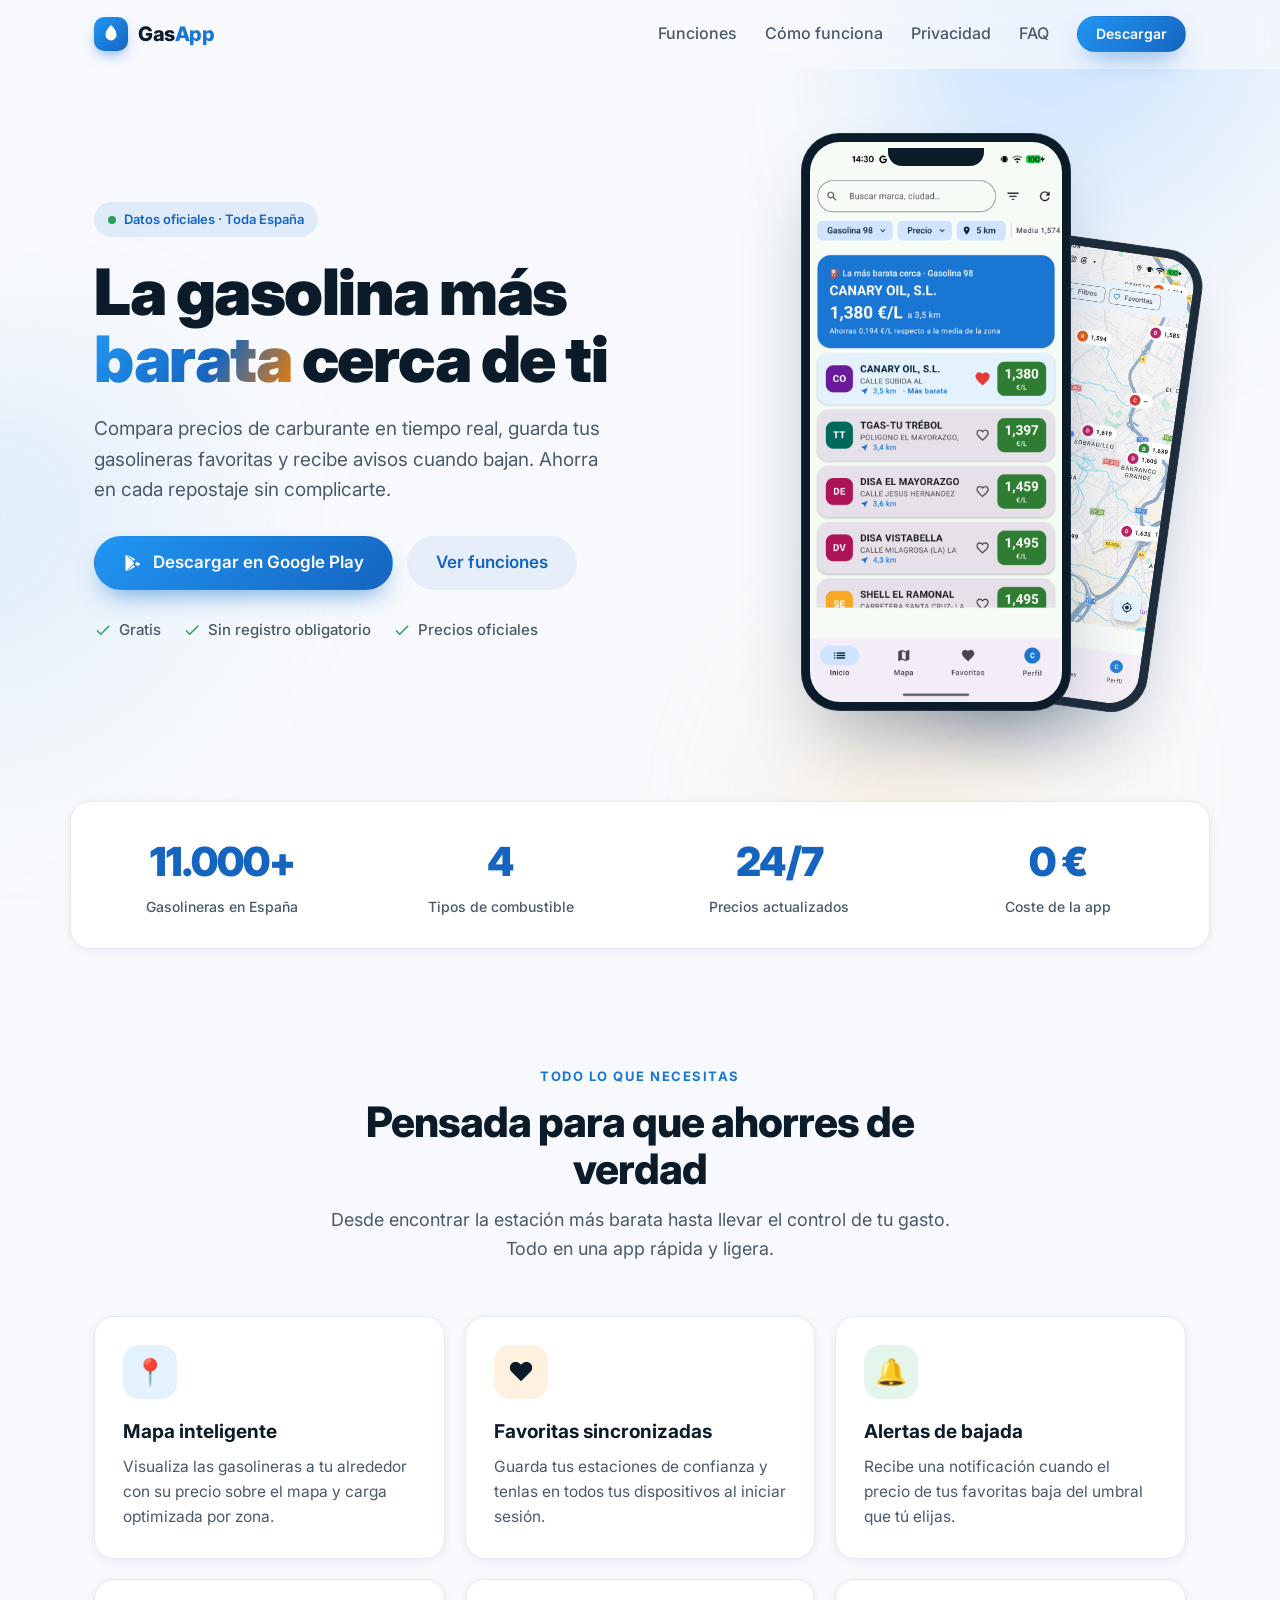
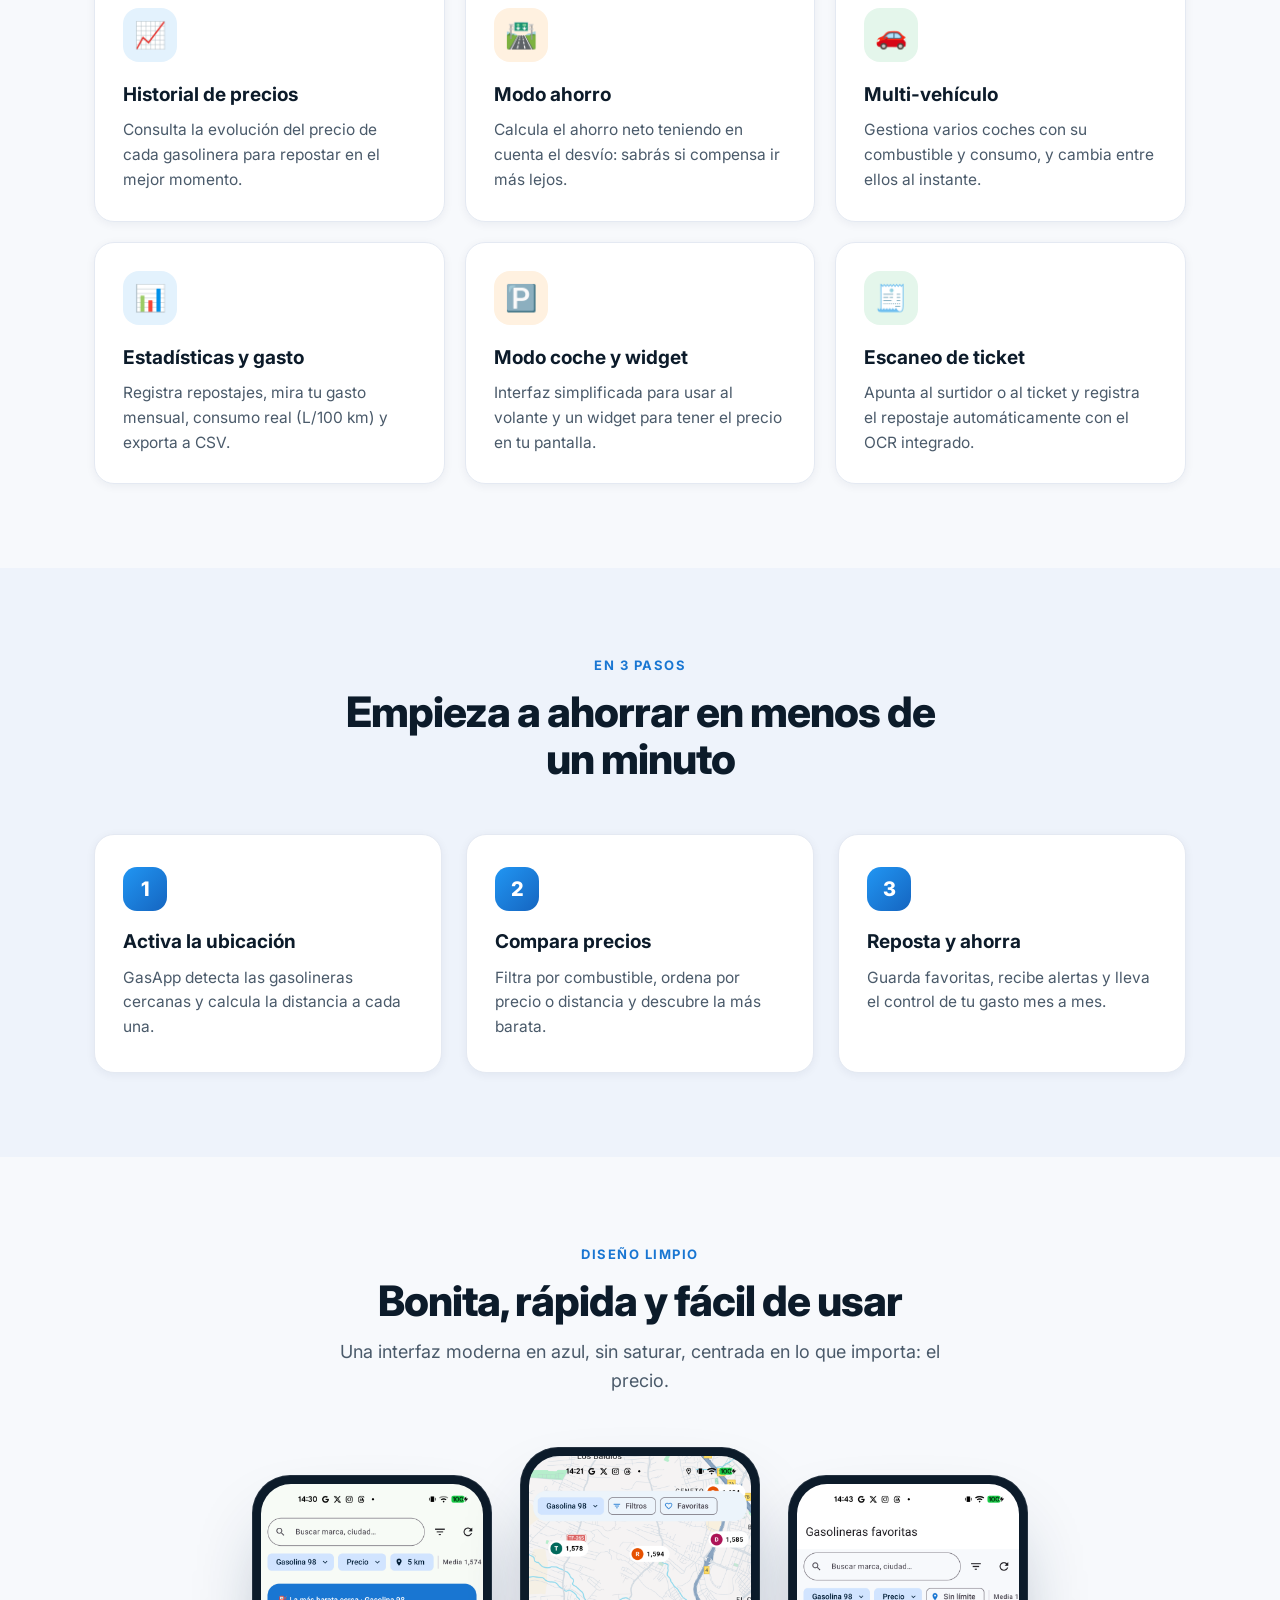
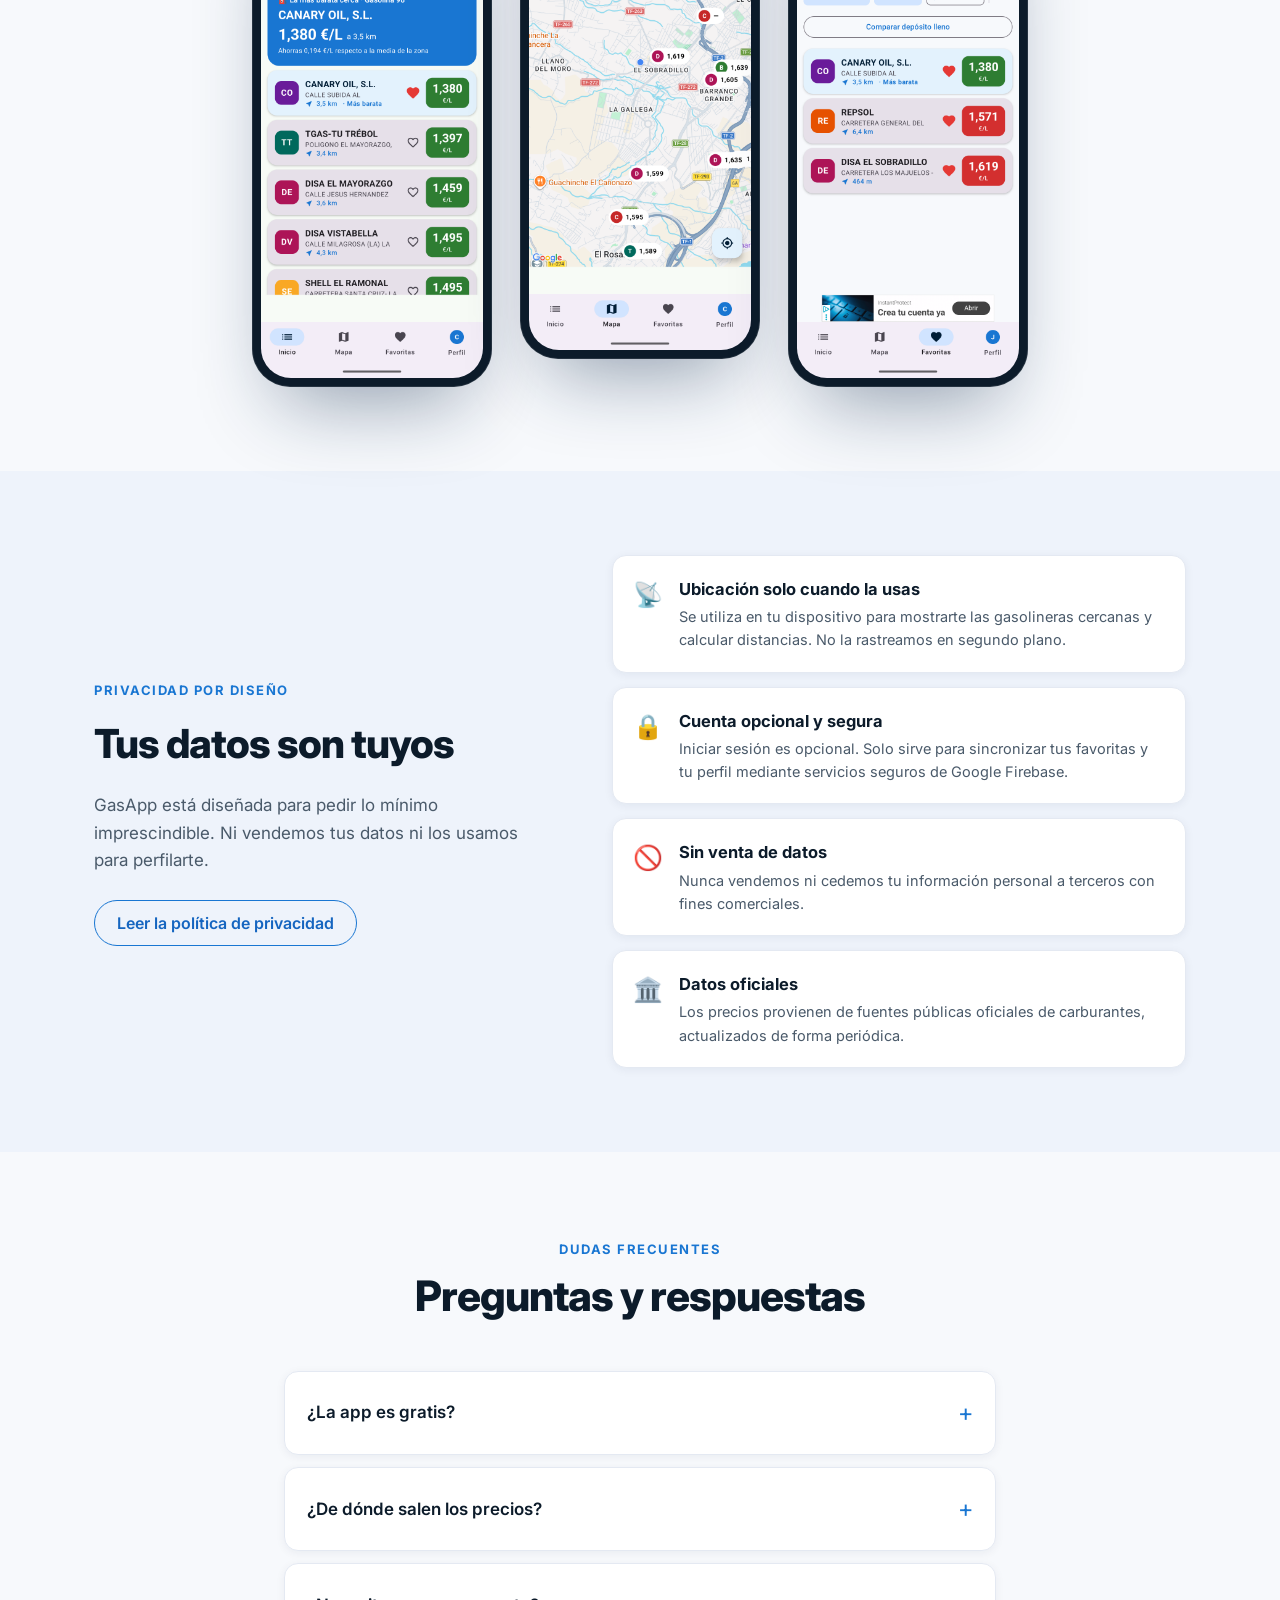
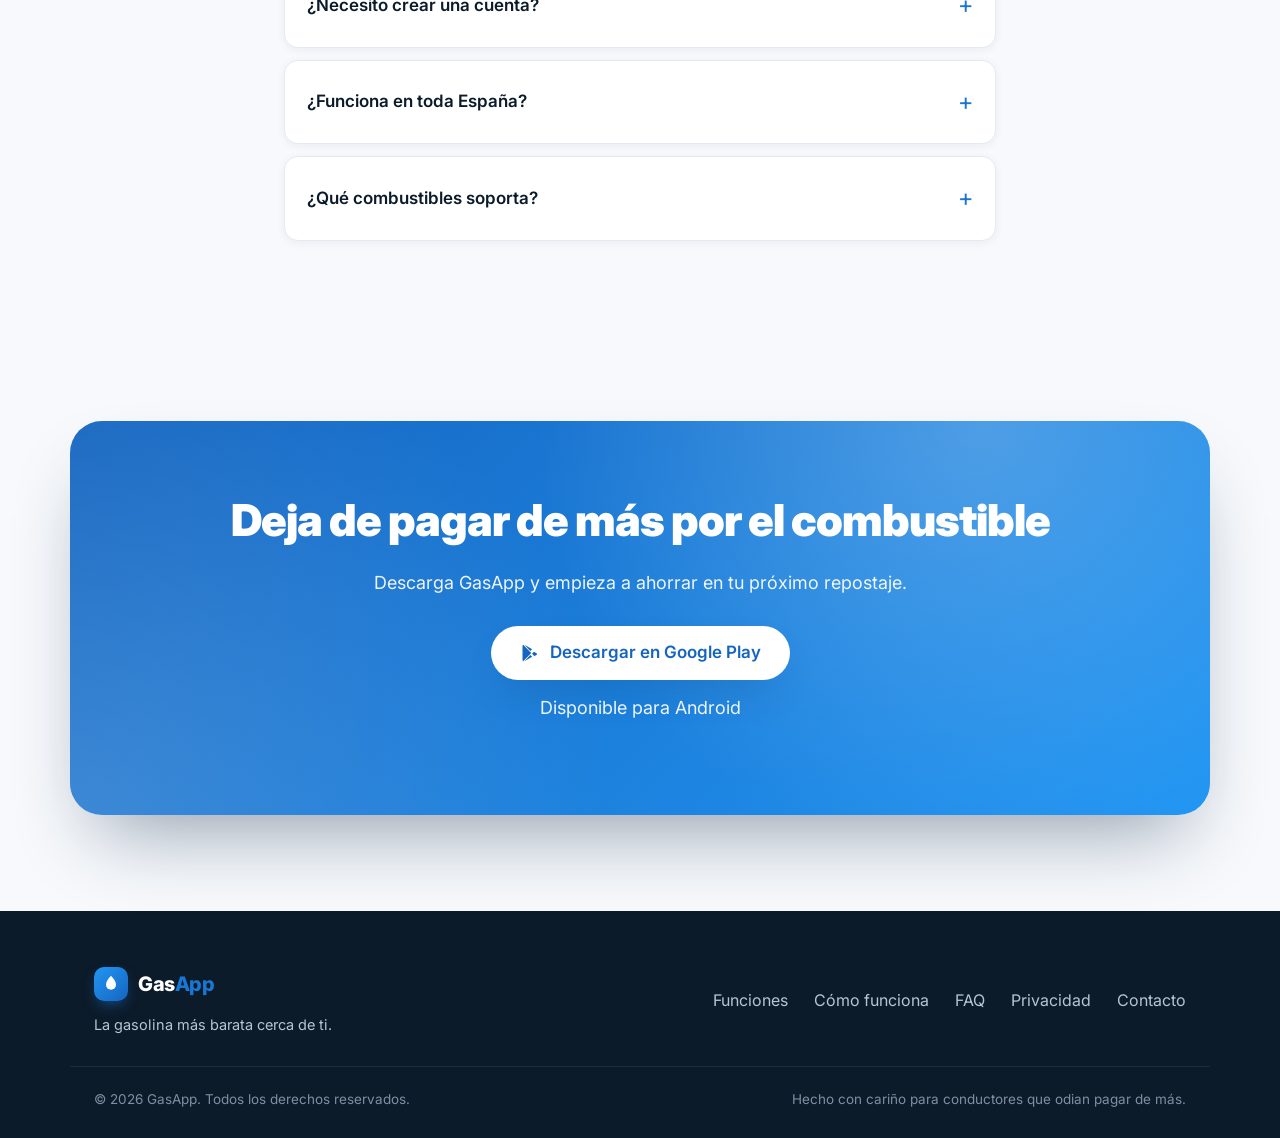
==== landing/index.html @ fc633852 "feat(landing): landing page moderna para GasApp (lista para IONOS) - Sitio estatico (HTML/CSS/JS) co" ====
<!DOCTYPE html>
<html lang="es">
<head>
  <meta charset="UTF-8" />
  <meta name="viewport" content="width=device-width, initial-scale=1.0" />
  <title>GasApp · Encuentra la gasolina más barata cerca de ti</title>
  <meta name="description" content="GasApp te muestra las gasolineras más baratas de España con datos oficiales en tiempo real. Mapa, favoritas, alertas de bajada de precio, historial y estadísticas de ahorro. Gratis." />
  <meta name="theme-color" content="#1976D2" />

  <!-- Open Graph -->
  <meta property="og:type" content="website" />
  <meta property="og:title" content="GasApp · La gasolina más barata cerca de ti" />
  <meta property="og:description" content="Compara precios de carburante en tiempo real con datos oficiales y ahorra en cada repostaje." />
  <meta property="og:image" content="assets/screen-inicio.png" />

  <link rel="icon" href="assets/favicon.svg" type="image/svg+xml" />
  <link rel="preconnect" href="https://fonts.googleapis.com" />
  <link rel="preconnect" href="https://fonts.gstatic.com" crossorigin />
  <link href="https://fonts.googleapis.com/css2?family=Inter:wght@400;500;600;700;800;900&display=swap" rel="stylesheet" />
  <link rel="stylesheet" href="styles.css" />
</head>
<body>

  <!-- Fondo decorativo animado -->
  <div class="bg-decor" aria-hidden="true">
    <span class="blob blob-1"></span>
    <span class="blob blob-2"></span>
    <span class="blob blob-3"></span>
  </div>

  <!-- ───────── NAV ───────── -->
  <header class="nav" id="nav">
    <div class="container nav-inner">
      <a href="#hero" class="brand" aria-label="GasApp inicio">
        <span class="brand-mark">
          <svg viewBox="0 0 24 24" width="22" height="22" aria-hidden="true">
            <path d="M12 2C8 6 6 9.5 6 13a6 6 0 0 0 12 0c0-3.5-2-7-6-11z" fill="currentColor"/>
          </svg>
        </span>
        <span class="brand-name">Gas<span>App</span></span>
      </a>

      <nav class="nav-links" aria-label="Principal">
        <a href="#features">Funciones</a>
        <a href="#how">Cómo funciona</a>
        <a href="#privacy">Privacidad</a>
        <a href="#faq">FAQ</a>
      </nav>

      <a href="#download" class="btn btn-primary btn-sm nav-cta">Descargar</a>
      <button class="nav-toggle" id="navToggle" aria-label="Abrir menú">
        <span></span><span></span><span></span>
      </button>
    </div>
  </header>

  <!-- ───────── HERO ───────── -->
  <section class="hero" id="hero">
    <div class="container hero-grid">
      <div class="hero-copy reveal">
        <span class="pill"><span class="dot"></span> Datos oficiales · Toda España</span>
        <h1>La gasolina más <span class="grad">barata</span> cerca de ti</h1>
        <p class="lead">
          Compara precios de carburante en tiempo real, guarda tus gasolineras
          favoritas y recibe avisos cuando bajan. Ahorra en cada repostaje sin
          complicarte.
        </p>
        <div class="hero-cta">
          <a href="#download" class="btn btn-primary btn-lg">
            <svg viewBox="0 0 24 24" width="20" height="20" aria-hidden="true"><path fill="currentColor" d="M3 20.5v-17c0-.6.3-1.1.8-1.4L13.5 12l-9.7 9.9c-.5-.3-.8-.8-.8-1.4zM16.8 15.3l-2.4-2.4 2.4-2.4 3 1.7c.8.5.8 1.6 0 2.1l-3 1.7zM5.3 2.1l9.3 5.4-2.2 2.2L5.3 2.1zM12.4 14.3l2.2 2.2-9.3 5.4 7.1-7.6z"/></svg>
            Descargar en Google Play
          </a>
          <a href="#features" class="btn btn-ghost btn-lg">Ver funciones</a>
        </div>
        <ul class="hero-points">
          <li><svg viewBox="0 0 24 24" width="18" height="18"><path fill="currentColor" d="M9 16.2 4.8 12l-1.4 1.4L9 19 21 7l-1.4-1.4z"/></svg> Gratis</li>
          <li><svg viewBox="0 0 24 24" width="18" height="18"><path fill="currentColor" d="M9 16.2 4.8 12l-1.4 1.4L9 19 21 7l-1.4-1.4z"/></svg> Sin registro obligatorio</li>
          <li><svg viewBox="0 0 24 24" width="18" height="18"><path fill="currentColor" d="M9 16.2 4.8 12l-1.4 1.4L9 19 21 7l-1.4-1.4z"/></svg> Precios oficiales</li>
        </ul>
      </div>

      <div class="hero-phone reveal" data-delay="120">
        <div class="phone phone-float">
          <div class="phone-notch"></div>
          <img src="assets/screen-inicio.png" alt="Pantalla de inicio de GasApp con la lista de gasolineras y precios" loading="eager" />
        </div>
        <div class="phone phone-back">
          <img src="assets/screen-mapa.png" alt="Mapa de gasolineras de GasApp" loading="lazy" />
        </div>
      </div>
    </div>
  </section>

  <!-- ───────── STATS ───────── -->
  <section class="stats">
    <div class="container stats-grid">
      <div class="stat reveal">
        <strong data-count="11000" data-suffix="+">0</strong>
        <span>Gasolineras en España</span>
      </div>
      <div class="stat reveal" data-delay="80">
        <strong data-count="4">0</strong>
        <span>Tipos de combustible</span>
      </div>
      <div class="stat reveal" data-delay="160">
        <strong data-count="24" data-suffix="/7">0</strong>
        <span>Precios actualizados</span>
      </div>
      <div class="stat reveal" data-delay="240">
        <strong>0&nbsp;€</strong>
        <span>Coste de la app</span>
      </div>
    </div>
  </section>

  <!-- ───────── FEATURES ───────── -->
  <section class="section" id="features">
    <div class="container">
      <div class="section-head reveal">
        <span class="kicker">Todo lo que necesitas</span>
        <h2>Pensada para que ahorres de verdad</h2>
        <p>Desde encontrar la estación más barata hasta llevar el control de tu gasto. Todo en una app rápida y ligera.</p>
      </div>

      <div class="cards">
        <article class="card reveal">
          <div class="ic ic-blue">📍</div>
          <h3>Mapa inteligente</h3>
          <p>Visualiza las gasolineras a tu alrededor con su precio sobre el mapa y carga optimizada por zona.</p>
        </article>
        <article class="card reveal" data-delay="60">
          <div class="ic ic-orange">❤️</div>
          <h3>Favoritas sincronizadas</h3>
          <p>Guarda tus estaciones de confianza y tenlas en todos tus dispositivos al iniciar sesión.</p>
        </article>
        <article class="card reveal" data-delay="120">
          <div class="ic ic-green">🔔</div>
          <h3>Alertas de bajada</h3>
          <p>Recibe una notificación cuando el precio de tus favoritas baja del umbral que tú elijas.</p>
        </article>
        <article class="card reveal">
          <div class="ic ic-blue">📈</div>
          <h3>Historial de precios</h3>
          <p>Consulta la evolución del precio de cada gasolinera para repostar en el mejor momento.</p>
        </article>
        <article class="card reveal" data-delay="60">
          <div class="ic ic-orange">🛣️</div>
          <h3>Modo ahorro</h3>
          <p>Calcula el ahorro neto teniendo en cuenta el desvío: sabrás si compensa ir más lejos.</p>
        </article>
        <article class="card reveal" data-delay="120">
          <div class="ic ic-green">🚗</div>
          <h3>Multi-vehículo</h3>
          <p>Gestiona varios coches con su combustible y consumo, y cambia entre ellos al instante.</p>
        </article>
        <article class="card reveal">
          <div class="ic ic-blue">📊</div>
          <h3>Estadísticas y gasto</h3>
          <p>Registra repostajes, mira tu gasto mensual, consumo real (L/100 km) y exporta a CSV.</p>
        </article>
        <article class="card reveal" data-delay="60">
          <div class="ic ic-orange">🅿️</div>
          <h3>Modo coche y widget</h3>
          <p>Interfaz simplificada para usar al volante y un widget para tener el precio en tu pantalla.</p>
        </article>
        <article class="card reveal" data-delay="120">
          <div class="ic ic-green">🧾</div>
          <h3>Escaneo de ticket</h3>
          <p>Apunta al surtidor o al ticket y registra el repostaje automáticamente con el OCR integrado.</p>
        </article>
      </div>
    </div>
  </section>

  <!-- ───────── HOW IT WORKS ───────── -->
  <section class="section section-alt" id="how">
    <div class="container">
      <div class="section-head reveal">
        <span class="kicker">En 3 pasos</span>
        <h2>Empieza a ahorrar en menos de un minuto</h2>
      </div>
      <div class="steps">
        <div class="step reveal">
          <span class="step-num">1</span>
          <h3>Activa la ubicación</h3>
          <p>GasApp detecta las gasolineras cercanas y calcula la distancia a cada una.</p>
        </div>
        <div class="step reveal" data-delay="80">
          <span class="step-num">2</span>
          <h3>Compara precios</h3>
          <p>Filtra por combustible, ordena por precio o distancia y descubre la más barata.</p>
        </div>
        <div class="step reveal" data-delay="160">
          <span class="step-num">3</span>
          <h3>Reposta y ahorra</h3>
          <p>Guarda favoritas, recibe alertas y lleva el control de tu gasto mes a mes.</p>
        </div>
      </div>
    </div>
  </section>

  <!-- ───────── SHOWCASE ───────── -->
  <section class="section showcase">
    <div class="container">
      <div class="section-head reveal">
        <span class="kicker">Diseño limpio</span>
        <h2>Bonita, rápida y fácil de usar</h2>
        <p>Una interfaz moderna en azul, sin saturar, centrada en lo que importa: el precio.</p>
      </div>
      <div class="gallery">
        <div class="phone reveal"><img src="assets/screen-inicio.png" alt="Lista de gasolineras con precios" loading="lazy" /></div>
        <div class="phone reveal phone-raise" data-delay="100"><img src="assets/screen-mapa.png" alt="Mapa con precios por gasolinera" loading="lazy" /></div>
        <div class="phone reveal" data-delay="200"><img src="assets/screen-favoritas.png" alt="Gasolineras favoritas" loading="lazy" /></div>
      </div>
    </div>
  </section>

  <!-- ───────── PRIVACY ───────── -->
  <section class="section section-alt" id="privacy">
    <div class="container privacy-grid">
      <div class="reveal">
        <span class="kicker">Privacidad por diseño</span>
        <h2>Tus datos son tuyos</h2>
        <p class="lead-sm">
          GasApp está diseñada para pedir lo mínimo imprescindible. Ni vendemos
          tus datos ni los usamos para perfilarte.
        </p>
        <a href="privacy.html" class="btn btn-outline">Leer la política de privacidad</a>
      </div>
      <ul class="privacy-list">
        <li class="reveal">
          <span class="pic">📡</span>
          <div><h4>Ubicación solo cuando la usas</h4><p>Se utiliza en tu dispositivo para mostrarte las gasolineras cercanas y calcular distancias. No la rastreamos en segundo plano.</p></div>
        </li>
        <li class="reveal" data-delay="60">
          <span class="pic">🔒</span>
          <div><h4>Cuenta opcional y segura</h4><p>Iniciar sesión es opcional. Solo sirve para sincronizar tus favoritas y tu perfil mediante servicios seguros de Google Firebase.</p></div>
        </li>
        <li class="reveal" data-delay="120">
          <span class="pic">🚫</span>
          <div><h4>Sin venta de datos</h4><p>Nunca vendemos ni cedemos tu información personal a terceros con fines comerciales.</p></div>
        </li>
        <li class="reveal" data-delay="180">
          <span class="pic">🏛️</span>
          <div><h4>Datos oficiales</h4><p>Los precios provienen de fuentes públicas oficiales de carburantes, actualizados de forma periódica.</p></div>
        </li>
      </ul>
    </div>
  </section>

  <!-- ───────── FAQ ───────── -->
  <section class="section" id="faq">
    <div class="container container-narrow">
      <div class="section-head reveal">
        <span class="kicker">Dudas frecuentes</span>
        <h2>Preguntas y respuestas</h2>
      </div>
      <div class="faq">
        <details class="reveal">
          <summary>¿La app es gratis?</summary>
          <p>Sí. GasApp es gratuita y se financia con publicidad discreta. Si lo prefieres, puedes quitar los anuncios con una pequeña compra única.</p>
        </details>
        <details class="reveal">
          <summary>¿De dónde salen los precios?</summary>
          <p>De fuentes oficiales públicas de precios de carburante en España, que se actualizan periódicamente a lo largo del día.</p>
        </details>
        <details class="reveal">
          <summary>¿Necesito crear una cuenta?</summary>
          <p>No. Puedes usar la app sin registro. La cuenta solo es necesaria si quieres sincronizar tus favoritas entre dispositivos.</p>
        </details>
        <details class="reveal">
          <summary>¿Funciona en toda España?</summary>
          <p>Sí, incluye gasolineras de toda la península, Baleares y Canarias.</p>
        </details>
        <details class="reveal">
          <summary>¿Qué combustibles soporta?</summary>
          <p>Gasolina 95, Gasolina 98, Diésel y Diésel Premium.</p>
        </details>
      </div>
    </div>
  </section>

  <!-- ───────── DOWNLOAD CTA ───────── -->
  <section class="cta-final" id="download">
    <div class="container cta-inner reveal">
      <h2>Deja de pagar de más por el combustible</h2>
      <p>Descarga GasApp y empieza a ahorrar en tu próximo repostaje.</p>
      <a href="#" class="btn btn-light btn-lg">
        <svg viewBox="0 0 24 24" width="20" height="20" aria-hidden="true"><path fill="currentColor" d="M3 20.5v-17c0-.6.3-1.1.8-1.4L13.5 12l-9.7 9.9c-.5-.3-.8-.8-.8-1.4zM16.8 15.3l-2.4-2.4 2.4-2.4 3 1.7c.8.5.8 1.6 0 2.1l-3 1.7zM5.3 2.1l9.3 5.4-2.2 2.2L5.3 2.1zM12.4 14.3l2.2 2.2-9.3 5.4 7.1-7.6z"/></svg>
        Descargar en Google Play
      </a>
      <p class="cta-note">Disponible para Android</p>
    </div>
  </section>

  <!-- ───────── FOOTER ───────── -->
  <footer class="footer">
    <div class="container footer-grid">
      <div>
        <a href="#hero" class="brand brand-foot">
          <span class="brand-mark">
            <svg viewBox="0 0 24 24" width="20" height="20" aria-hidden="true"><path d="M12 2C8 6 6 9.5 6 13a6 6 0 0 0 12 0c0-3.5-2-7-6-11z" fill="currentColor"/></svg>
          </span>
          <span class="brand-name">Gas<span>App</span></span>
        </a>
        <p class="foot-tag">La gasolina más barata cerca de ti.</p>
      </div>
      <nav class="foot-links" aria-label="Pie">
        <a href="#features">Funciones</a>
        <a href="#how">Cómo funciona</a>
        <a href="#faq">FAQ</a>
        <a href="privacy.html">Privacidad</a>
        <a href="mailto:contacto@josedanielchinea.com">Contacto</a>
      </nav>
    </div>
    <div class="container foot-bottom">
      <span>© <span id="year">2026</span> GasApp. Todos los derechos reservados.</span>
      <span class="foot-mini">Hecho con cariño para conductores que odian pagar de más.</span>
    </div>
  </footer>

  <script src="script.js" defer></script>
</body>
</html>
---- landing/styles.css ----
/* ============================================================
   GasApp — Landing
   Paleta azul corporativa · diseño moderno y limpio
   ============================================================ */

:root {
  --blue:        #1976D2;
  --blue-600:    #1565C0;
  --blue-400:    #2196F3;
  --blue-300:    #64B5F6;
  --orange:      #F57C00;
  --green:       #2E9E5B;
  --red:         #E53935;

  --ink:         #0C1B2A;   /* texto principal */
  --ink-soft:    #4A5A6A;   /* texto secundario */
  --line:        #E4E9F2;
  --bg:          #F7F9FC;
  --bg-soft:     #EEF3FB;
  --white:       #FFFFFF;

  --radius:      20px;
  --radius-sm:   14px;
  --shadow-sm:   0 2px 10px rgba(16, 42, 76, .06);
  --shadow:      0 18px 40px -16px rgba(16, 42, 76, .28);
  --shadow-lg:   0 40px 80px -28px rgba(16, 42, 76, .45);
  --maxw:        1140px;
  --ease:        cubic-bezier(.22, 1, .36, 1);
}

* { box-sizing: border-box; margin: 0; padding: 0; }

html { scroll-behavior: smooth; }

body {
  font-family: 'Inter', -apple-system, BlinkMacSystemFont, 'Segoe UI', Roboto, sans-serif;
  color: var(--ink);
  background: var(--bg);
  line-height: 1.6;
  -webkit-font-smoothing: antialiased;
  overflow-x: hidden;
}

img { max-width: 100%; display: block; }
a { color: inherit; text-decoration: none; }

.container {
  width: 100%;
  max-width: var(--maxw);
  margin: 0 auto;
  padding: 0 24px;
}
.container-narrow { max-width: 760px; }

/* ───────── Fondo decorativo ───────── */
.bg-decor { position: fixed; inset: 0; z-index: -1; overflow: hidden; }
.blob {
  position: absolute;
  border-radius: 50%;
  filter: blur(70px);
  opacity: .5;
  animation: float 18s var(--ease) infinite alternate;
}
.blob-1 { width: 520px; height: 520px; top: -160px; right: -120px;
  background: radial-gradient(circle at 30% 30%, #8EC5FF, transparent 70%); }
.blob-2 { width: 460px; height: 460px; top: 40%; left: -180px;
  background: radial-gradient(circle at 30% 30%, #BBDEFB, transparent 70%); animation-delay: -6s; }
.blob-3 { width: 380px; height: 380px; bottom: -120px; right: 10%;
  background: radial-gradient(circle at 30% 30%, #FFD8A8, transparent 70%); opacity: .35; animation-delay: -12s; }

@keyframes float {
  0%   { transform: translate(0,0) scale(1); }
  100% { transform: translate(30px,40px) scale(1.12); }
}

/* ───────── Botones ───────── */
.btn {
  display: inline-flex; align-items: center; justify-content: center; gap: 10px;
  font-weight: 600; font-size: 16px; line-height: 1;
  padding: 14px 22px; border-radius: 999px; border: 1.5px solid transparent;
  cursor: pointer; transition: transform .2s var(--ease), box-shadow .25s var(--ease), background .2s;
  white-space: nowrap;
}
.btn:active { transform: translateY(1px) scale(.99); }
.btn-sm  { padding: 10px 18px; font-size: 14px; }
.btn-lg  { padding: 16px 28px; font-size: 17px; }

.btn-primary {
  color: #fff;
  background: linear-gradient(135deg, var(--blue-400), var(--blue-600));
  box-shadow: 0 12px 26px -10px rgba(25, 118, 210, .7);
}
.btn-primary:hover { transform: translateY(-2px); box-shadow: 0 18px 34px -10px rgba(25, 118, 210, .8); }

.btn-ghost  { color: var(--blue-600); background: rgba(25,118,210,.08); }
.btn-ghost:hover { background: rgba(25,118,210,.15); transform: translateY(-2px); }

.btn-outline { color: var(--blue-600); border-color: var(--blue); background: transparent; }
.btn-outline:hover { background: var(--blue); color:#fff; transform: translateY(-2px); }

.btn-light { color: var(--blue-600); background: #fff; box-shadow: var(--shadow); }
.btn-light:hover { transform: translateY(-2px); box-shadow: var(--shadow-lg); }

/* ───────── NAV ───────── */
.nav {
  position: sticky; top: 0; z-index: 50;
  backdrop-filter: blur(14px);
  background: rgba(247, 249, 252, .72);
  border-bottom: 1px solid transparent;
  transition: background .3s, border-color .3s, box-shadow .3s;
}
.nav.scrolled { background: rgba(255,255,255,.85); border-color: var(--line); box-shadow: var(--shadow-sm); }
.nav-inner { display: flex; align-items: center; gap: 20px; height: 68px; }

.brand { display: flex; align-items: center; gap: 10px; font-weight: 800; font-size: 20px; letter-spacing: -.5px; }
.brand-mark {
  display: grid; place-items: center; width: 34px; height: 34px; border-radius: 10px; color: #fff;
  background: linear-gradient(135deg, var(--blue-400), var(--blue-600));
  box-shadow: 0 6px 14px -4px rgba(25,118,210,.6);
}
.brand-name span { color: var(--blue); }

.nav-links { display: flex; gap: 28px; margin-left: auto; font-weight: 500; color: var(--ink-soft); }
.nav-links a { position: relative; transition: color .2s; }
.nav-links a::after { content:''; position:absolute; left:0; bottom:-6px; height:2px; width:0; background: var(--blue); transition: width .25s var(--ease); }
.nav-links a:hover { color: var(--ink); }
.nav-links a:hover::after { width: 100%; }
.nav-cta { margin-left: 8px; }

.nav-toggle { display: none; flex-direction: column; gap: 5px; background: none; border: 0; cursor: pointer; padding: 8px; margin-left: auto; }
.nav-toggle span { width: 24px; height: 2.5px; background: var(--ink); border-radius: 2px; transition: .3s var(--ease); }

/* ───────── HERO ───────── */
.hero { padding: 64px 0 80px; }
.hero-grid { display: grid; grid-template-columns: 1.05fr .95fr; gap: 40px; align-items: center; }

.pill {
  display: inline-flex; align-items: center; gap: 8px;
  font-size: 13px; font-weight: 600; color: var(--blue-600);
  background: rgba(25,118,210,.1); padding: 7px 14px; border-radius: 999px; margin-bottom: 22px;
}
.pill .dot { width: 8px; height: 8px; border-radius: 50%; background: var(--green); box-shadow: 0 0 0 0 rgba(46,158,91,.6); animation: pulse 2s infinite; }
@keyframes pulse { 0%{box-shadow:0 0 0 0 rgba(46,158,91,.55);} 70%{box-shadow:0 0 0 10px rgba(46,158,91,0);} 100%{box-shadow:0 0 0 0 rgba(46,158,91,0);} }

.hero h1 { font-size: clamp(38px, 6vw, 64px); line-height: 1.04; letter-spacing: -1.5px; font-weight: 900; }
.grad { background: linear-gradient(120deg, var(--blue-400), var(--blue-600) 60%, var(--orange)); -webkit-background-clip: text; background-clip: text; color: transparent; }
.lead { font-size: 19px; color: var(--ink-soft); margin: 22px 0 30px; max-width: 520px; }
.lead-sm { font-size: 17px; color: var(--ink-soft); margin: 16px 0 26px; max-width: 460px; }

.hero-cta { display: flex; gap: 14px; flex-wrap: wrap; }
.hero-points { display: flex; gap: 22px; flex-wrap: wrap; list-style: none; margin-top: 28px; color: var(--ink-soft); font-weight: 500; font-size: 15px; }
.hero-points li { display: flex; align-items: center; gap: 7px; }
.hero-points svg { color: var(--green); }

/* Teléfonos */
.hero-phone { position: relative; display: grid; place-items: center; min-height: 540px; }
.phone {
  position: relative; width: 270px; border-radius: 38px; overflow: hidden;
  background: #0c1b2a; padding: 8px;
  box-shadow: var(--shadow-lg);
  border: 1px solid rgba(255,255,255,.1);
}
.phone img { border-radius: 30px; }
.phone-notch { position: absolute; top: 14px; left: 50%; transform: translateX(-50%); width: 96px; height: 18px; background: #0c1b2a; border-radius: 0 0 14px 14px; z-index: 2; }

.hero-phone .phone-float { z-index: 2; animation: bob 6s ease-in-out infinite; }
.hero-phone .phone-back {
  position: absolute; width: 220px; right: 2%; top: 18%;
  transform: rotate(8deg); opacity: .92; z-index: 1; filter: saturate(1.05);
  animation: bob 6s ease-in-out infinite reverse;
}
@keyframes bob { 0%,100%{ transform: translateY(0) } 50%{ transform: translateY(-16px) } }
.hero-phone .phone-back { animation-name: bobBack; }
@keyframes bobBack { 0%,100%{ transform: rotate(8deg) translateY(0) } 50%{ transform: rotate(8deg) translateY(-12px) } }

/* ───────── STATS ───────── */
.stats { padding: 10px 0 30px; }
.stats-grid {
  display: grid; grid-template-columns: repeat(4,1fr); gap: 16px;
  background: var(--white); border: 1px solid var(--line); border-radius: var(--radius);
  padding: 28px 20px; box-shadow: var(--shadow-sm);
}
.stat { text-align: center; }
.stat strong { display: block; font-size: clamp(28px, 4vw, 40px); font-weight: 900; letter-spacing: -1px; color: var(--blue-600); }
.stat span { color: var(--ink-soft); font-size: 14px; font-weight: 500; }

/* ───────── Secciones ───────── */
.section { padding: 84px 0; }
.section-alt { background: var(--bg-soft); }
.section-head { text-align: center; max-width: 640px; margin: 0 auto 52px; }
.kicker { display: inline-block; font-size: 13px; font-weight: 700; letter-spacing: 1.5px; text-transform: uppercase; color: var(--blue); margin-bottom: 12px; }
.section-head h2 { font-size: clamp(28px, 4vw, 42px); letter-spacing: -1px; line-height: 1.12; font-weight: 800; }
.section-head p { color: var(--ink-soft); font-size: 18px; margin-top: 14px; }

/* ───────── Cards (features) ───────── */
.cards { display: grid; grid-template-columns: repeat(3,1fr); gap: 20px; }
.card {
  background: var(--white); border: 1px solid var(--line); border-radius: var(--radius);
  padding: 28px; box-shadow: var(--shadow-sm);
  transition: transform .3s var(--ease), box-shadow .3s var(--ease), border-color .3s;
}
.card:hover { transform: translateY(-6px); box-shadow: var(--shadow); border-color: rgba(25,118,210,.25); }
.ic { width: 54px; height: 54px; border-radius: 16px; display: grid; place-items: center; font-size: 26px; margin-bottom: 18px; }
.ic-blue   { background: #E3F2FD; }
.ic-orange { background: #FFF1E0; }
.ic-green  { background: #E4F6EB; }
.card h3 { font-size: 19px; margin-bottom: 8px; }
.card p { color: var(--ink-soft); font-size: 15.5px; }

/* ───────── Steps ───────── */
.steps { display: grid; grid-template-columns: repeat(3,1fr); gap: 24px; }
.step {
  background: var(--white); border: 1px solid var(--line); border-radius: var(--radius);
  padding: 32px 28px; position: relative; box-shadow: var(--shadow-sm);
}
.step-num {
  display: grid; place-items: center; width: 44px; height: 44px; border-radius: 14px;
  font-weight: 800; font-size: 20px; color: #fff; margin-bottom: 16px;
  background: linear-gradient(135deg, var(--blue-400), var(--blue-600));
}
.step h3 { font-size: 19px; margin-bottom: 8px; }
.step p { color: var(--ink-soft); font-size: 15.5px; }

/* ───────── Showcase ───────── */
.showcase .gallery { display: flex; justify-content: center; align-items: flex-end; gap: 28px; flex-wrap: wrap; }
.gallery .phone { width: 240px; }
.gallery .phone-raise { margin-bottom: 28px; transform: scale(1.06); }

/* ───────── Privacy ───────── */
.privacy-grid { display: grid; grid-template-columns: .9fr 1.1fr; gap: 48px; align-items: center; }
.privacy-grid h2 { font-size: clamp(28px, 4vw, 40px); letter-spacing: -1px; font-weight: 800; }
.privacy-list { list-style: none; display: grid; gap: 14px; }
.privacy-list li {
  display: flex; gap: 16px; align-items: flex-start;
  background: var(--white); border: 1px solid var(--line); border-radius: var(--radius-sm);
  padding: 20px; box-shadow: var(--shadow-sm); transition: transform .25s var(--ease);
}
.privacy-list li:hover { transform: translateX(4px); }
.privacy-list .pic { font-size: 24px; flex-shrink: 0; }
.privacy-list h4 { font-size: 16.5px; margin-bottom: 3px; }
.privacy-list p { color: var(--ink-soft); font-size: 14.5px; }

/* ───────── FAQ ───────── */
.faq { display: grid; gap: 12px; }
.faq details {
  background: var(--white); border: 1px solid var(--line); border-radius: var(--radius-sm);
  padding: 4px 22px; box-shadow: var(--shadow-sm); transition: box-shadow .25s;
}
.faq details[open] { box-shadow: var(--shadow); }
.faq summary {
  list-style: none; cursor: pointer; font-weight: 600; font-size: 17px;
  padding: 18px 0; display: flex; justify-content: space-between; align-items: center; gap: 16px;
}
.faq summary::-webkit-details-marker { display: none; }
.faq summary::after { content: '+'; font-size: 24px; font-weight: 400; color: var(--blue); transition: transform .3s var(--ease); }
.faq details[open] summary::after { transform: rotate(45deg); }
.faq details p { color: var(--ink-soft); padding: 0 0 20px; font-size: 15.5px; animation: fadeUp .4s var(--ease); }

/* ───────── CTA final ───────── */
.cta-final { padding: 96px 0; }
.cta-inner {
  text-align: center; color: #fff; border-radius: 32px; padding: 64px 32px;
  background: linear-gradient(135deg, var(--blue-600), var(--blue-400));
  box-shadow: var(--shadow-lg); position: relative; overflow: hidden;
}
.cta-inner::before {
  content:''; position:absolute; inset:0;
  background: radial-gradient(circle at 80% 0%, rgba(255,255,255,.22), transparent 45%),
              radial-gradient(circle at 0% 100%, rgba(255,255,255,.16), transparent 45%);
}
.cta-inner > * { position: relative; }
.cta-inner h2 { font-size: clamp(28px, 4vw, 44px); letter-spacing: -1px; font-weight: 900; }
.cta-inner p { font-size: 18px; opacity: .92; margin: 14px 0 28px; }
.cta-note { font-size: 14px; opacity: .8; margin-top: 16px; }

/* ───────── Footer ───────── */
.footer { background: #0C1B2A; color: #B7C4D4; padding: 56px 0 28px; }
.footer-grid { display: flex; justify-content: space-between; gap: 30px; flex-wrap: wrap; padding-bottom: 30px; border-bottom: 1px solid rgba(255,255,255,.08); }
.brand-foot { color: #fff; }
.foot-tag { margin-top: 12px; font-size: 14.5px; max-width: 280px; }
.foot-links { display: flex; gap: 26px; flex-wrap: wrap; align-items: center; }
.foot-links a { transition: color .2s; }
.foot-links a:hover { color: #fff; }
.foot-bottom { display: flex; justify-content: space-between; gap: 12px; flex-wrap: wrap; padding-top: 22px; font-size: 13.5px; color: #7E8FA3; }

/* ───────── Animaciones de scroll ───────── */
.reveal { opacity: 0; transform: translateY(28px); transition: opacity .7s var(--ease), transform .7s var(--ease); }
.reveal.in { opacity: 1; transform: none; }
@keyframes fadeUp { from { opacity: 0; transform: translateY(8px); } to { opacity: 1; transform: none; } }

@media (prefers-reduced-motion: reduce) {
  .reveal { opacity: 1 !important; transform: none !important; transition: none; }
  .blob, .phone-float, .phone-back, .pill .dot { animation: none !important; }
  html { scroll-behavior: auto; }
}

/* ───────── Responsive ───────── */
@media (max-width: 900px) {
  .hero-grid { grid-template-columns: 1fr; text-align: center; }
  .hero-copy { order: 1; }
  .hero-phone { order: 2; min-height: 480px; margin-top: 10px; }
  .hero-cta, .hero-points { justify-content: center; }
  .lead, .lead-sm { margin-left: auto; margin-right: auto; }
  .cards { grid-template-columns: repeat(2,1fr); }
  .steps { grid-template-columns: 1fr; }
  .privacy-grid { grid-template-columns: 1fr; gap: 28px; }
  .stats-grid { grid-template-columns: repeat(2,1fr); gap: 24px 16px; }

  .nav-links, .nav-cta { display: none; }
  .nav-toggle { display: flex; }
  .nav.open .nav-links {
    display: flex; position: absolute; top: 68px; left: 0; right: 0; flex-direction: column;
    background: #fff; padding: 18px 24px; gap: 18px; border-bottom: 1px solid var(--line); box-shadow: var(--shadow);
  }
  .nav.open .nav-toggle span:nth-child(1) { transform: translateY(7.5px) rotate(45deg); }
  .nav.open .nav-toggle span:nth-child(2) { opacity: 0; }
  .nav.open .nav-toggle span:nth-child(3) { transform: translateY(-7.5px) rotate(-45deg); }
}

@media (max-width: 560px) {
  .cards { grid-template-columns: 1fr; }
  .hero { padding: 40px 0 56px; }
  .section { padding: 64px 0; }
  .cta-inner { padding: 48px 22px; }
  .gallery .phone { width: 200px; }
  .gallery .phone-raise { margin-bottom: 0; transform: none; }
}
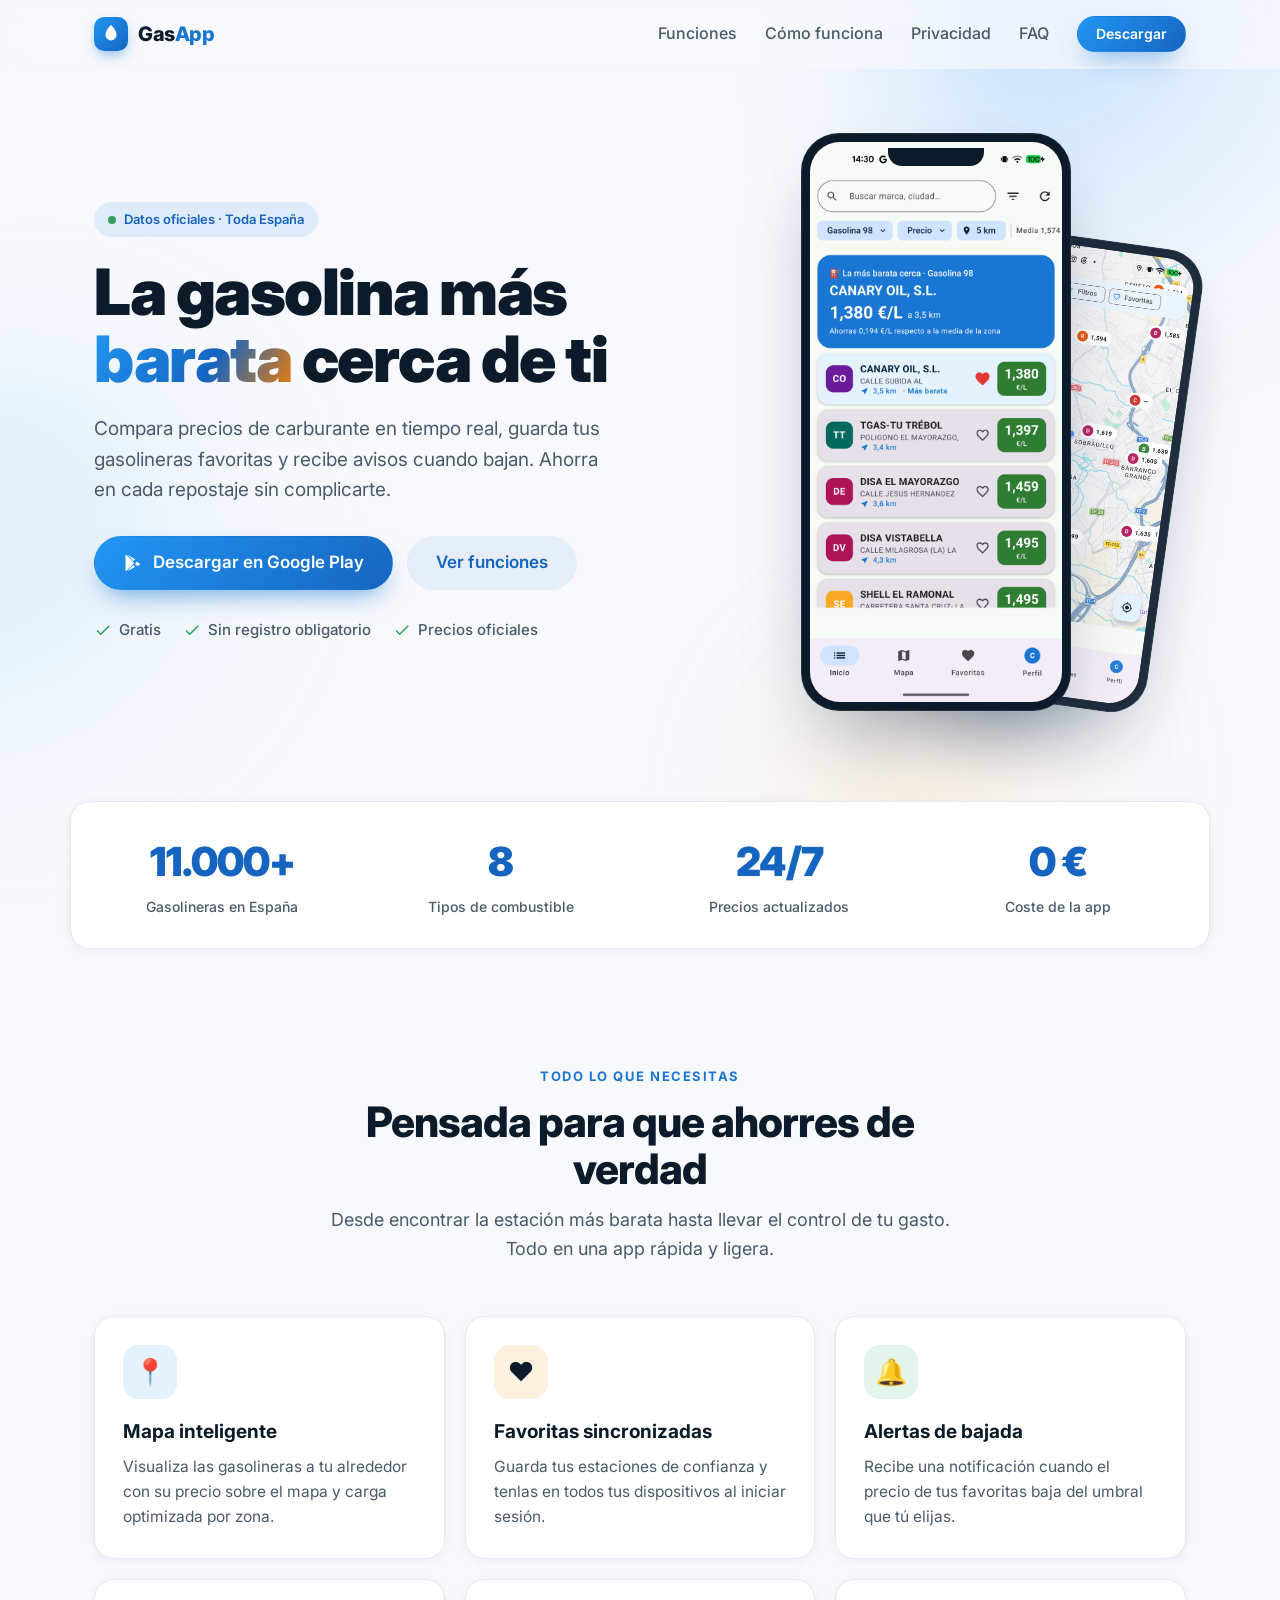
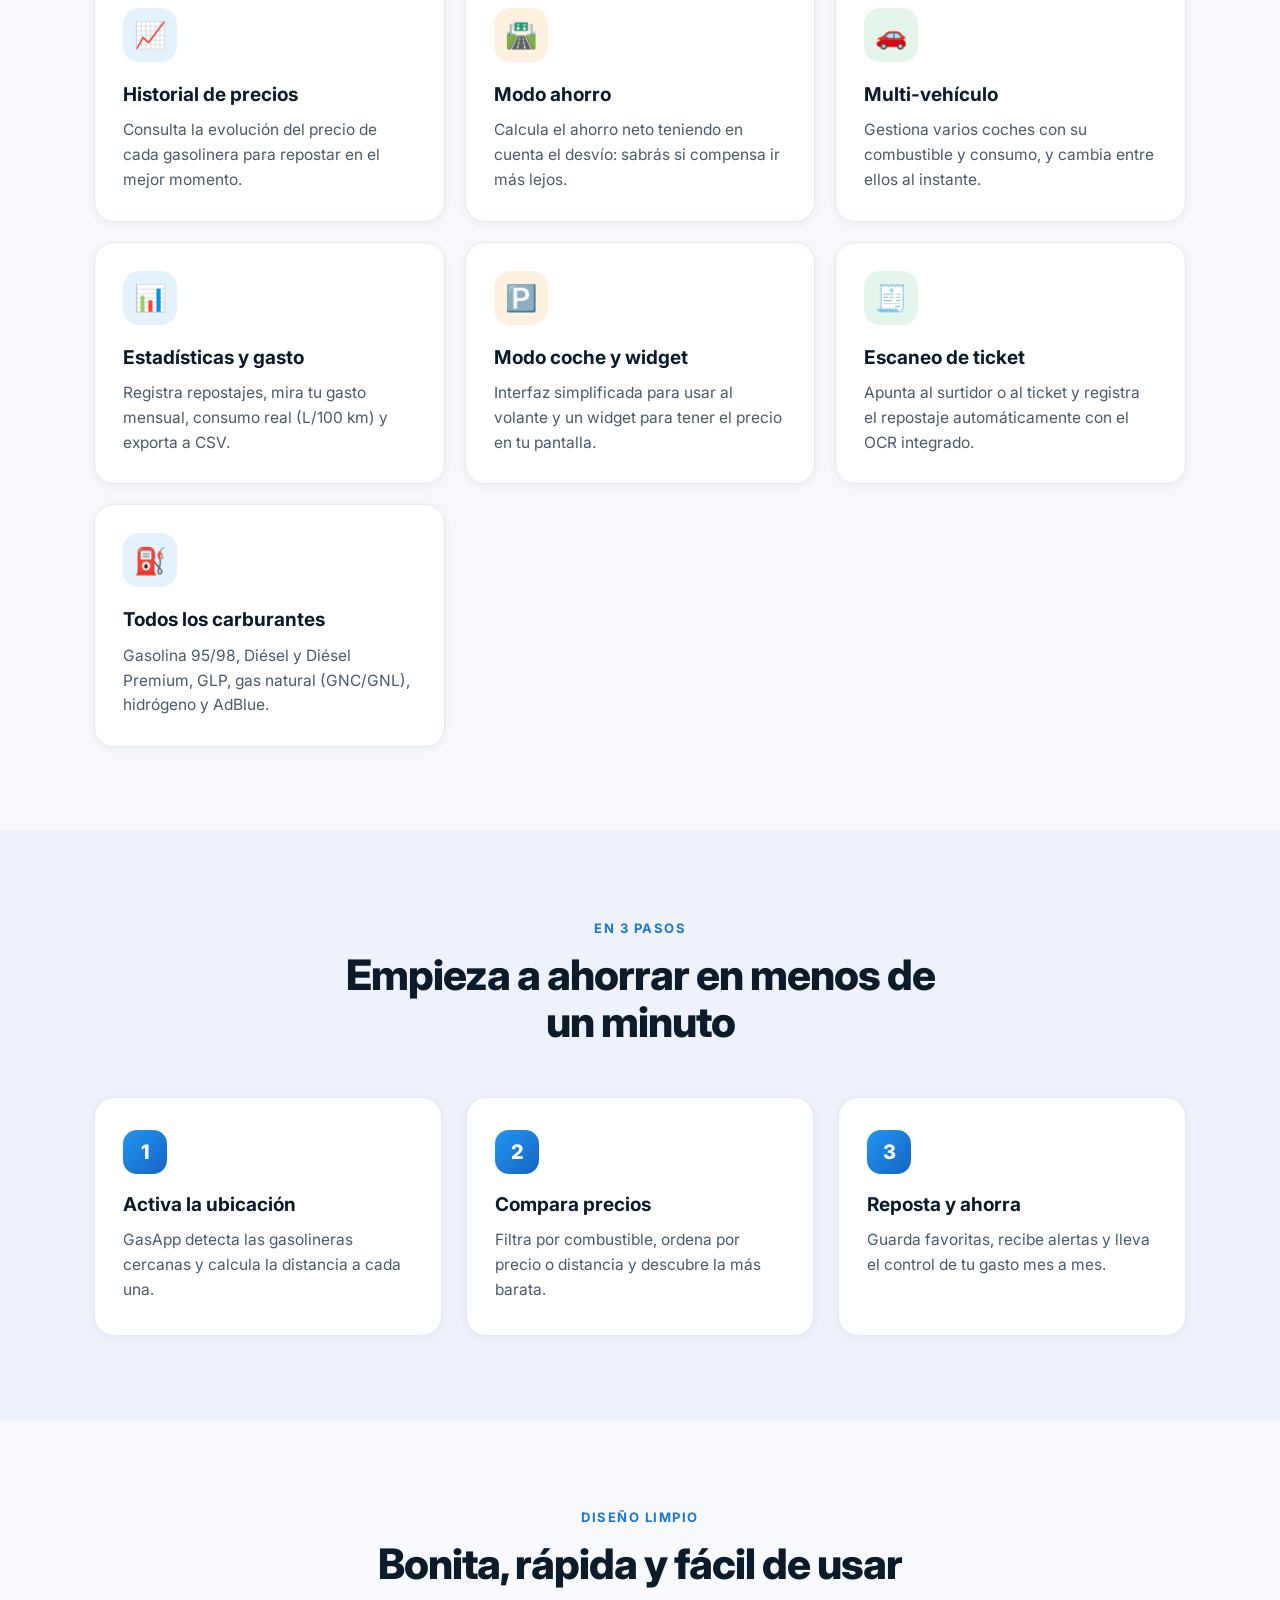
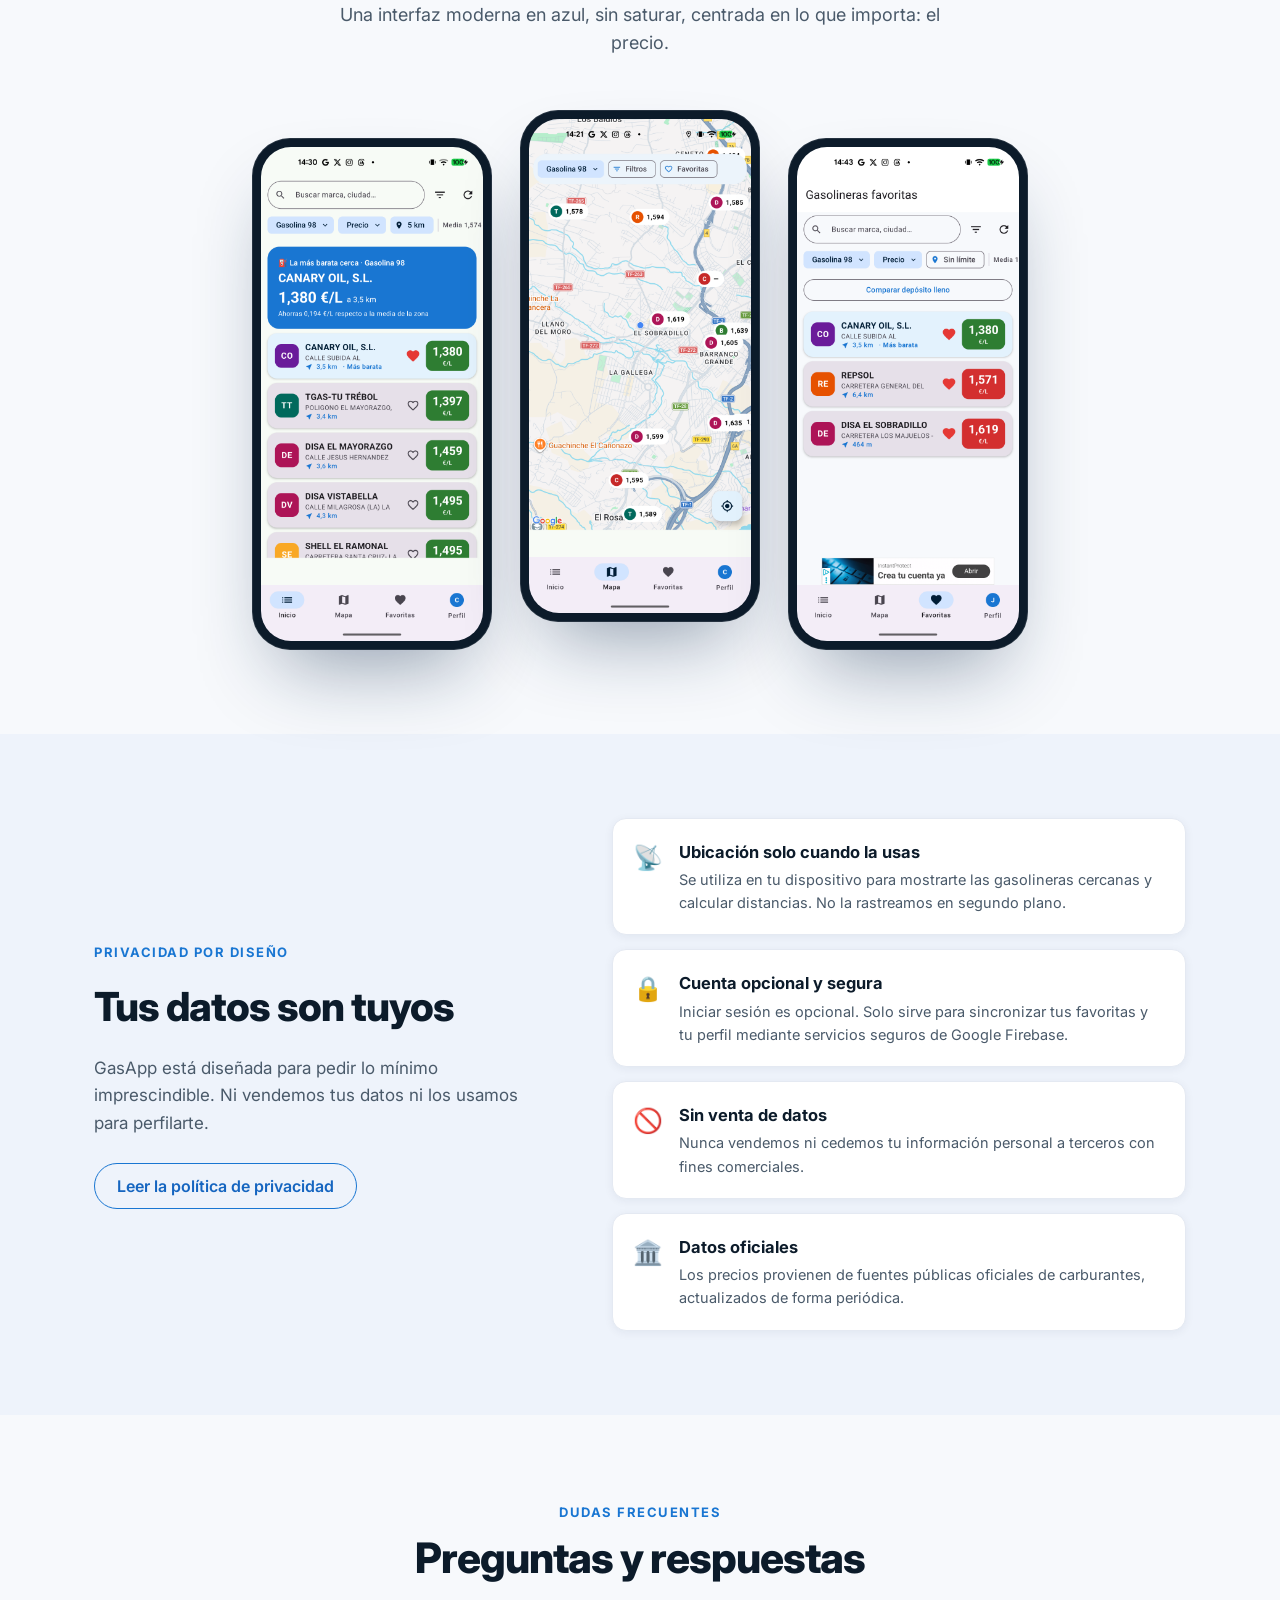
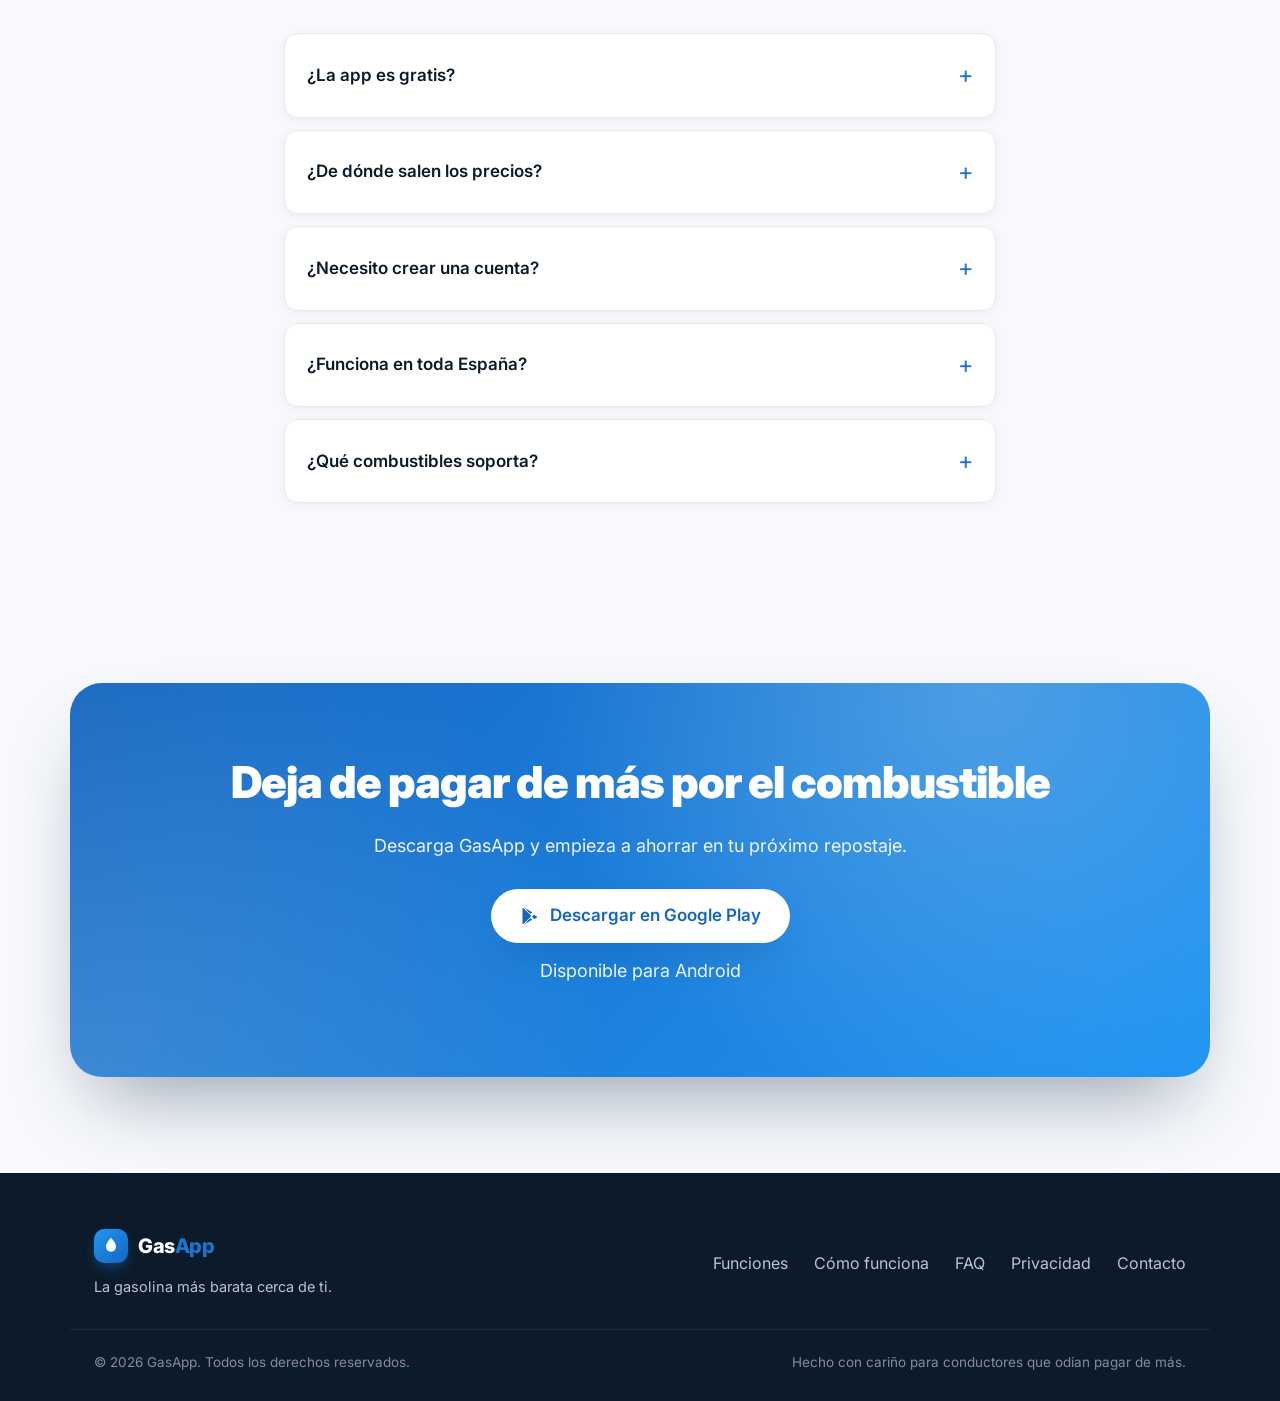
==== commit 1b79b3ac: "docs: landing y README reflejan nuevos carburantes (GLP/GNC/GNL/H2/AdBlue)" ====
--- a/landing/index.html
+++ b/landing/index.html
@@ -99,7 +99,7 @@
         <span>Gasolineras en España</span>
       </div>
       <div class="stat reveal" data-delay="80">
-        <strong data-count="4">0</strong>
+        <strong data-count="8">0</strong>
         <span>Tipos de combustible</span>
       </div>
       <div class="stat reveal" data-delay="160">
@@ -167,6 +167,11 @@
           <div class="ic ic-green">🧾</div>
           <h3>Escaneo de ticket</h3>
           <p>Apunta al surtidor o al ticket y registra el repostaje automáticamente con el OCR integrado.</p>
+        </article>
+        <article class="card reveal">
+          <div class="ic ic-blue">⛽</div>
+          <h3>Todos los carburantes</h3>
+          <p>Gasolina 95/98, Diésel y Diésel Premium, GLP, gas natural (GNC/GNL), hidrógeno y AdBlue.</p>
         </article>
       </div>
     </div>
@@ -274,7 +279,7 @@
         </details>
         <details class="reveal">
           <summary>¿Qué combustibles soporta?</summary>
-          <p>Gasolina 95, Gasolina 98, Diésel y Diésel Premium.</p>
+          <p>Gasolina 95 y 98, Diésel y Diésel Premium, GLP/Autogás, Gas natural (GNC y GNL), Hidrógeno y AdBlue.</p>
         </details>
       </div>
     </div>
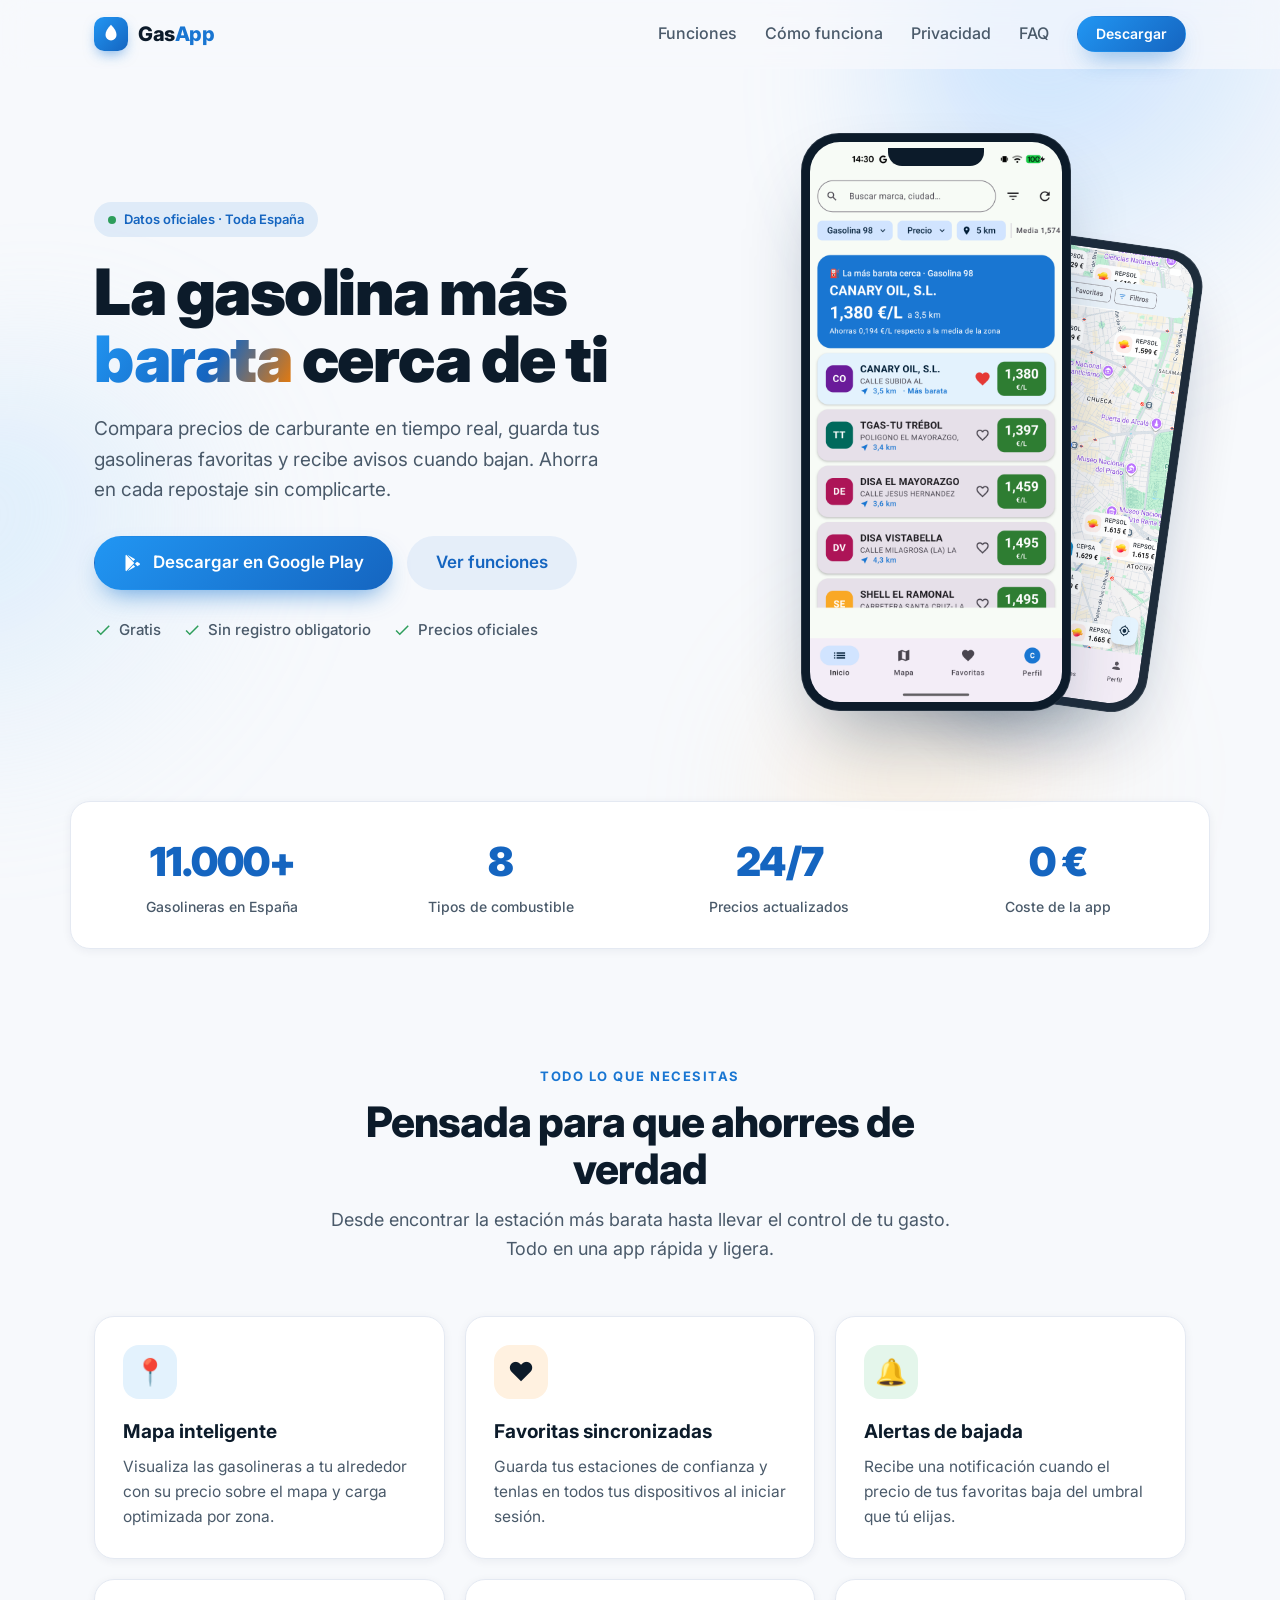
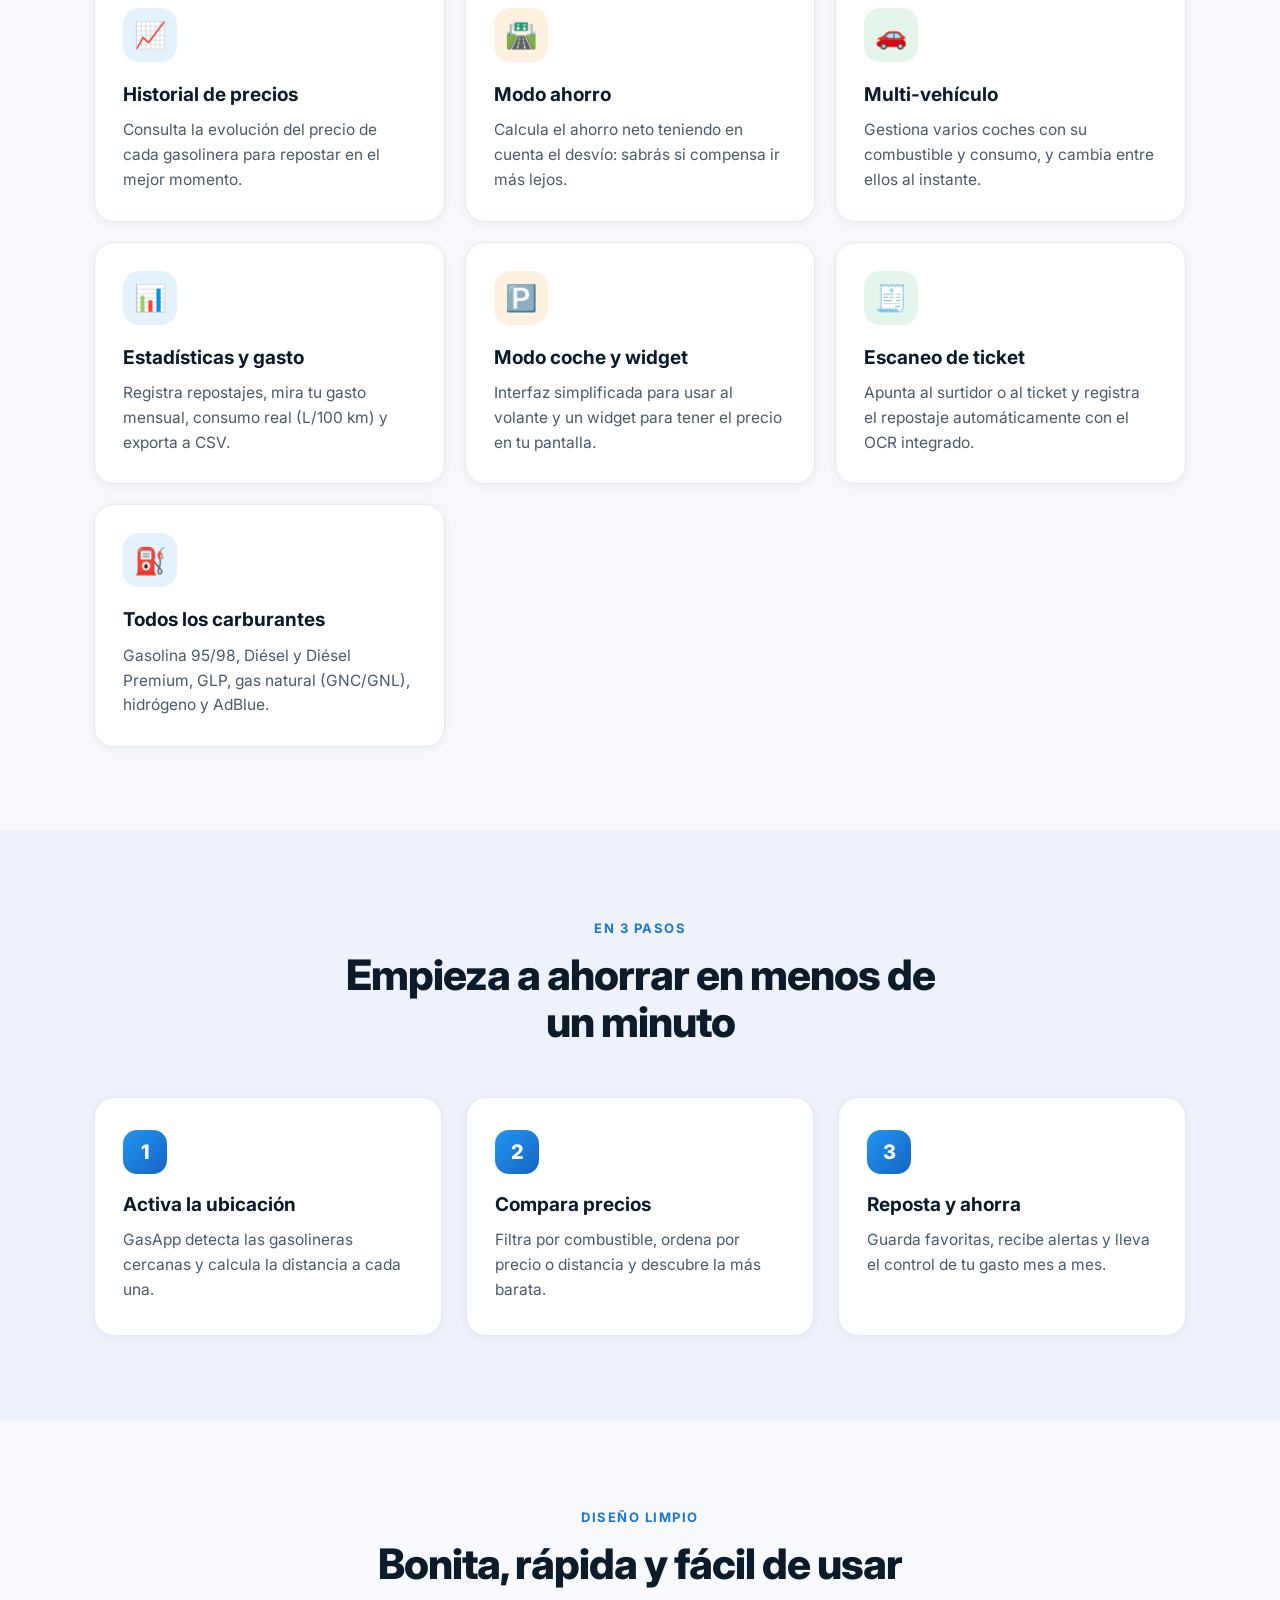
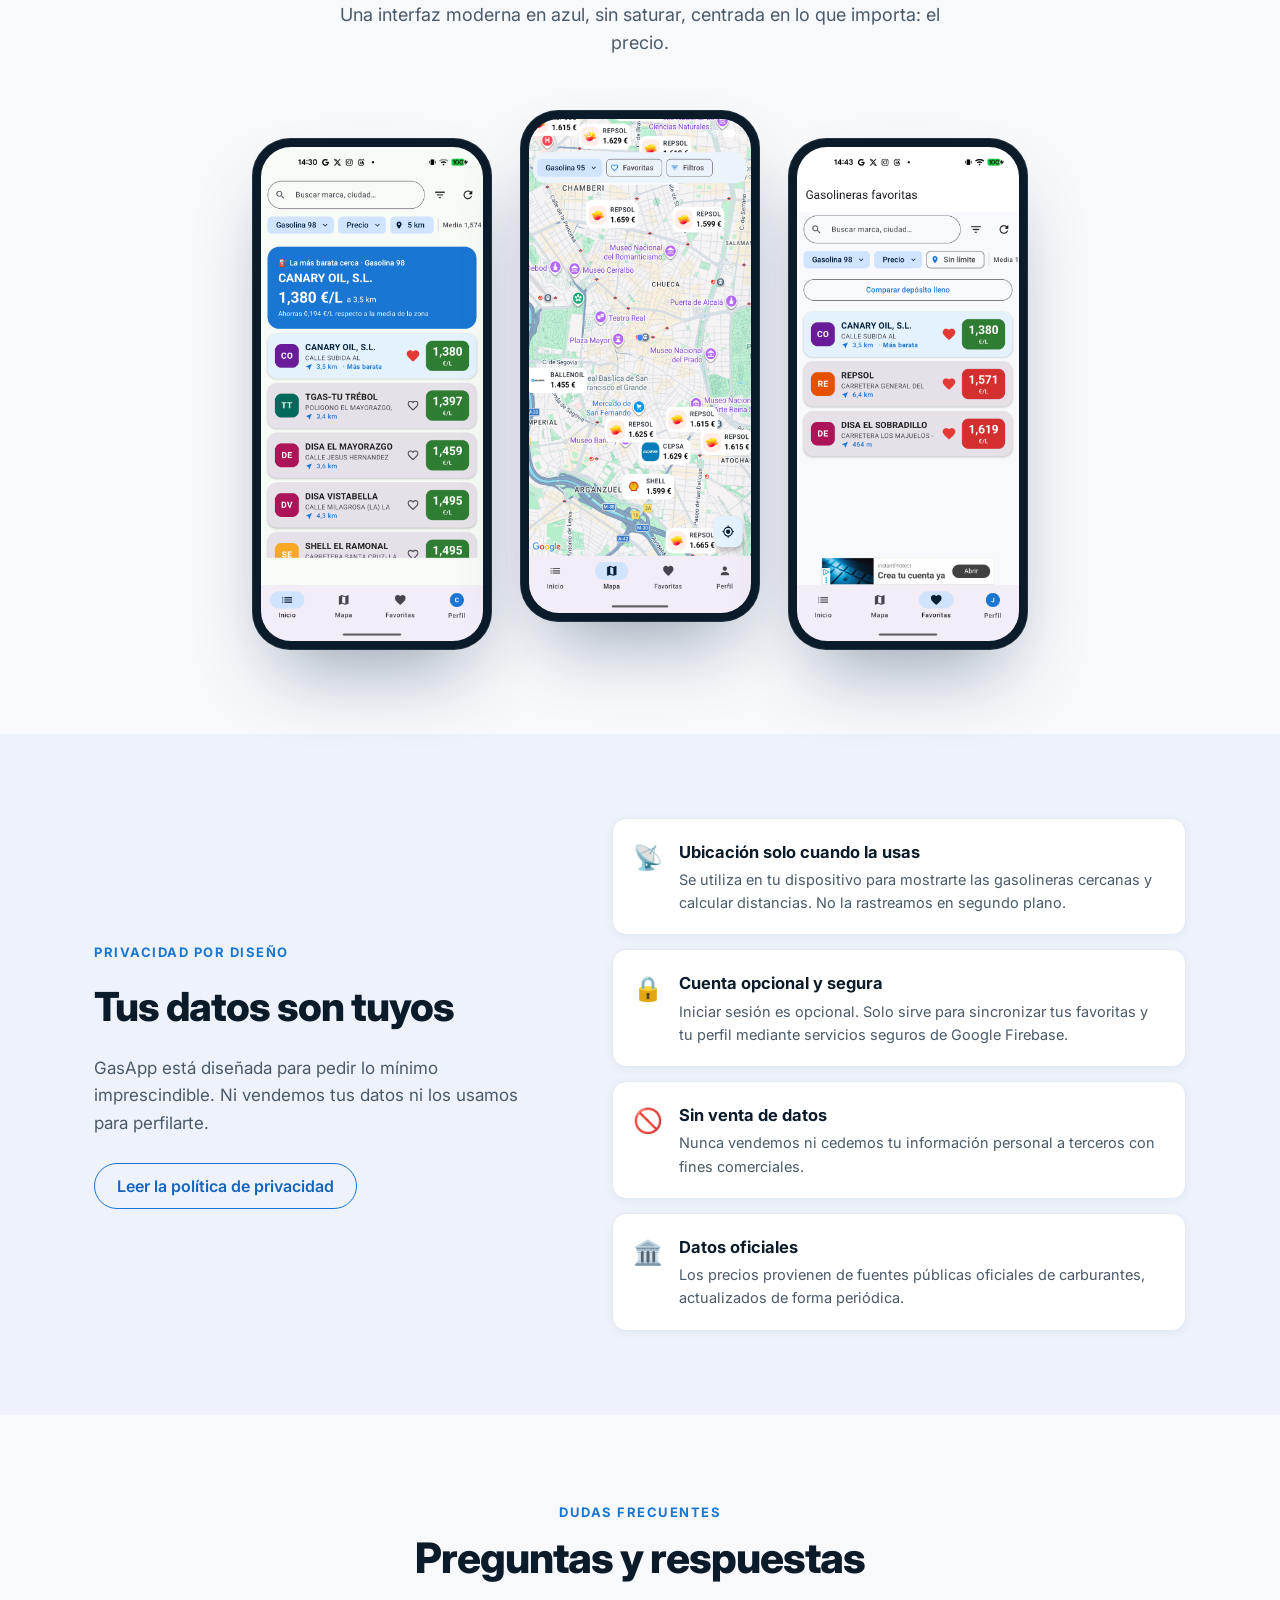
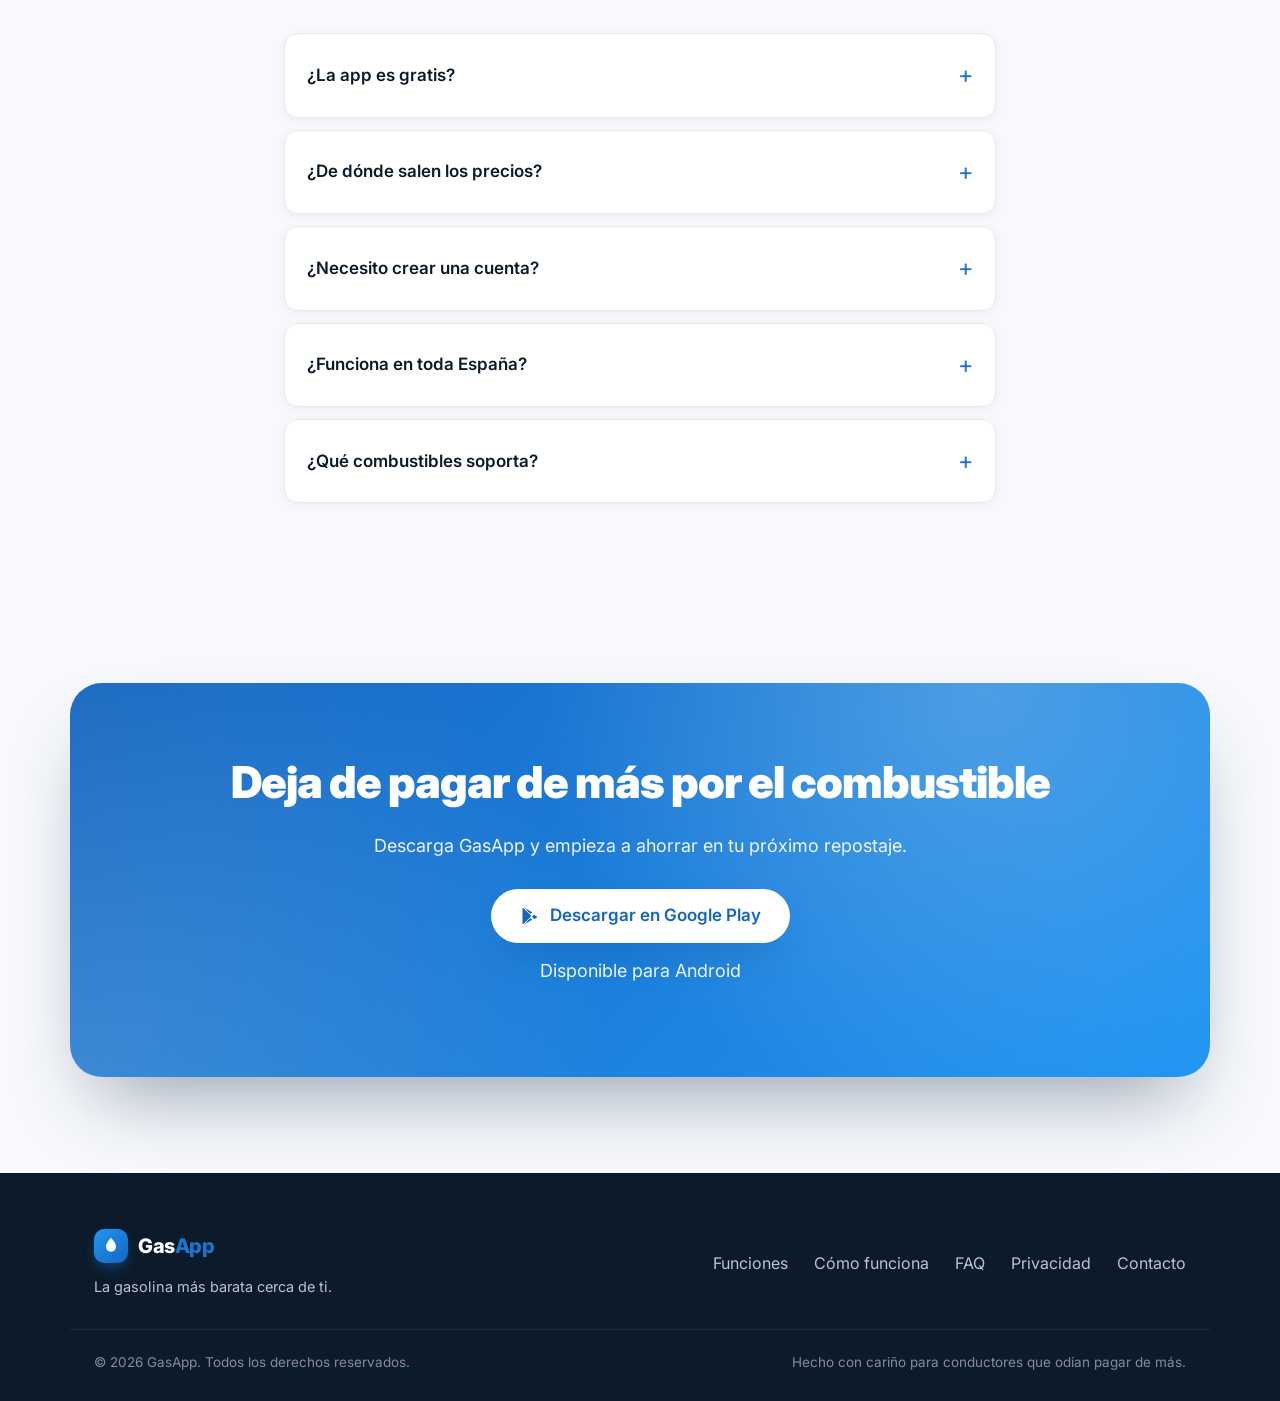
==== commit 7756c612: "landing: enlaces reales de Google Play y captura del mapa en Madrid - Botones 'Descargar en Google P" ====
--- a/landing/index.html
+++ b/landing/index.html
@@ -66,7 +66,7 @@
           complicarte.
         </p>
         <div class="hero-cta">
-          <a href="#download" class="btn btn-primary btn-lg">
+          <a href="https://play.google.com/store/apps/details?id=com.bpo.gasapp" target="_blank" rel="noopener" class="btn btn-primary btn-lg">
             <svg viewBox="0 0 24 24" width="20" height="20" aria-hidden="true"><path fill="currentColor" d="M3 20.5v-17c0-.6.3-1.1.8-1.4L13.5 12l-9.7 9.9c-.5-.3-.8-.8-.8-1.4zM16.8 15.3l-2.4-2.4 2.4-2.4 3 1.7c.8.5.8 1.6 0 2.1l-3 1.7zM5.3 2.1l9.3 5.4-2.2 2.2L5.3 2.1zM12.4 14.3l2.2 2.2-9.3 5.4 7.1-7.6z"/></svg>
             Descargar en Google Play
           </a>
@@ -290,7 +290,7 @@
     <div class="container cta-inner reveal">
       <h2>Deja de pagar de más por el combustible</h2>
       <p>Descarga GasApp y empieza a ahorrar en tu próximo repostaje.</p>
-      <a href="#" class="btn btn-light btn-lg">
+      <a href="https://play.google.com/store/apps/details?id=com.bpo.gasapp" target="_blank" rel="noopener" class="btn btn-light btn-lg">
         <svg viewBox="0 0 24 24" width="20" height="20" aria-hidden="true"><path fill="currentColor" d="M3 20.5v-17c0-.6.3-1.1.8-1.4L13.5 12l-9.7 9.9c-.5-.3-.8-.8-.8-1.4zM16.8 15.3l-2.4-2.4 2.4-2.4 3 1.7c.8.5.8 1.6 0 2.1l-3 1.7zM5.3 2.1l9.3 5.4-2.2 2.2L5.3 2.1zM12.4 14.3l2.2 2.2-9.3 5.4 7.1-7.6z"/></svg>
         Descargar en Google Play
       </a>
